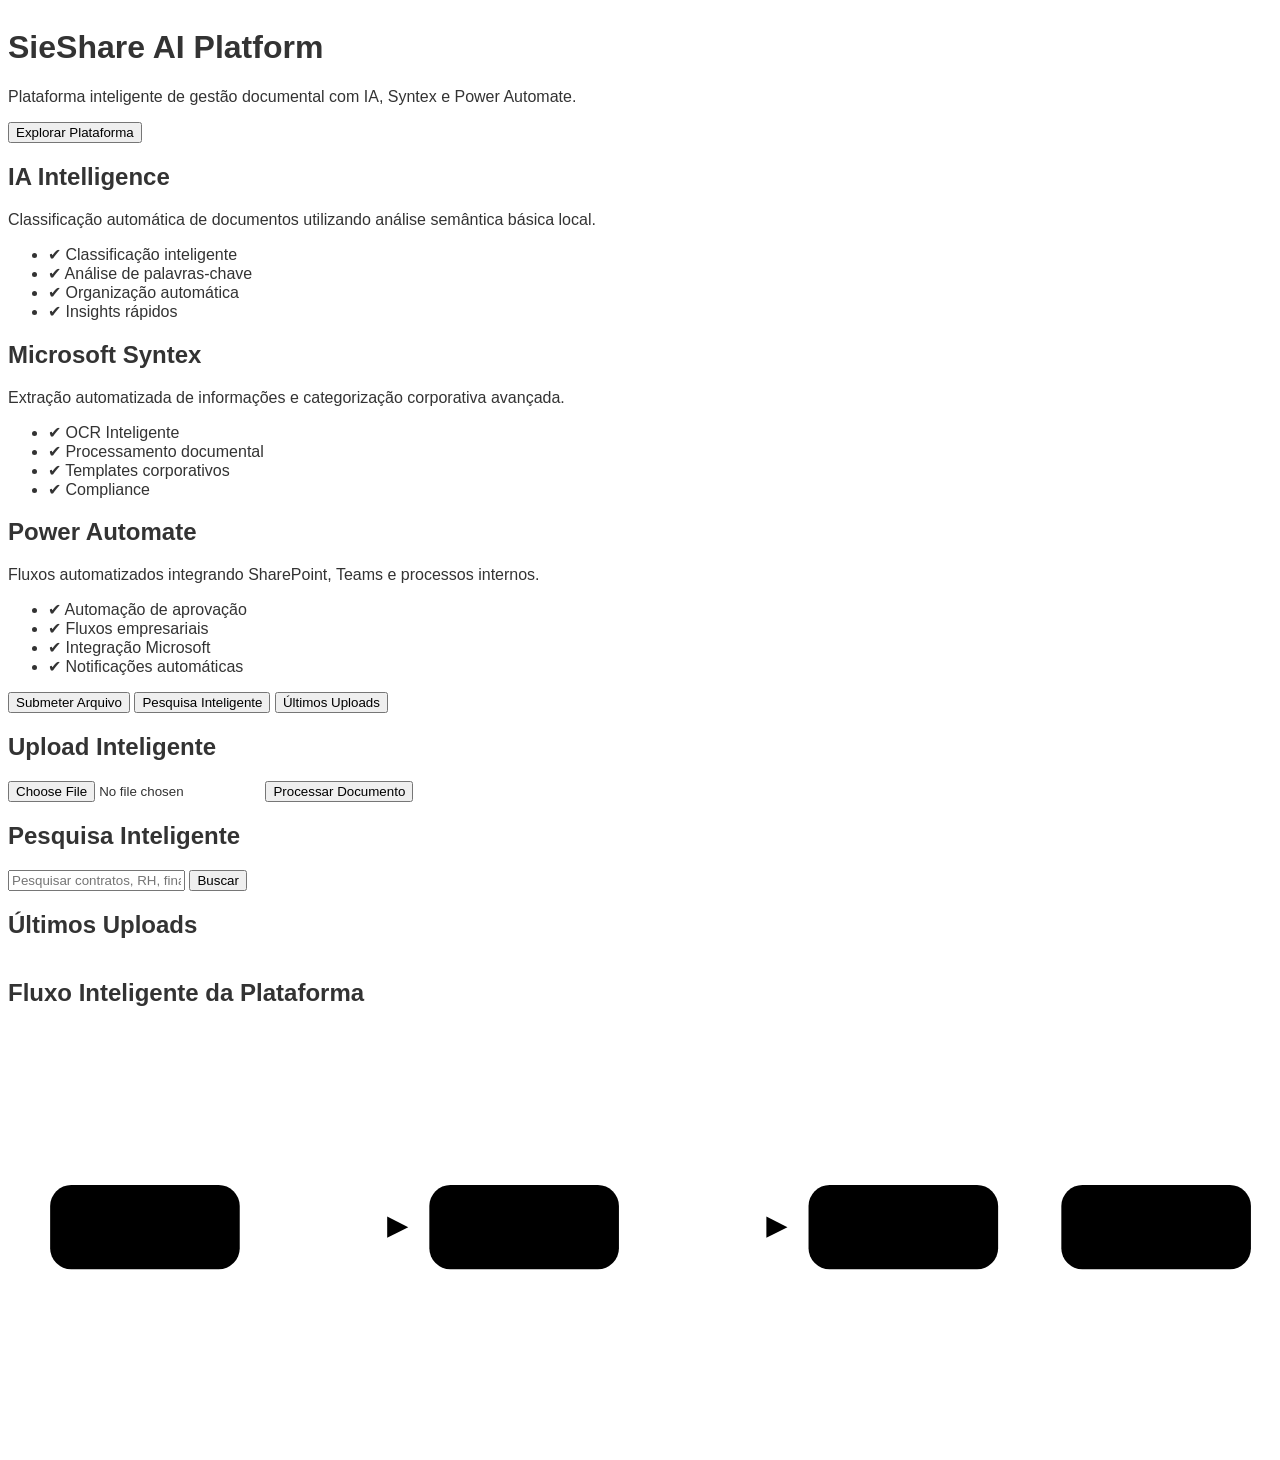
==== index.html @ cc141921 "fix(js): ajuste de importação de script de funcionalidades" ====
<!DOCTYPE html>
<html lang="pt-br">

<head>
    <meta charset="UTF-8" />
    <meta name="viewport" content="width=device-width, initial-scale=1.0" />
    <title>SieShare AI Platform</title>

    <link rel="stylesheet" href="assets/css/style.css">
</head>

<body>

    <header class="hero">

        <div class="overlay"></div>

        <div class="hero-content">

            <h1>SieShare AI Platform</h1>

            <p>
                Plataforma inteligente de gestão documental com
                IA, Syntex e Power Automate.
            </p>

            <div class="hero-buttons">
                <button onclick="scrollToArea()">Explorar Plataforma</button>
            </div>

        </div>

    </header>

    <section class="plans">

        <div class="plan-card">
            <h2>IA Intelligence</h2>

            <p>
                Classificação automática de documentos utilizando
                análise semântica básica local.
            </p>

            <ul>
                <li>✔ Classificação inteligente</li>
                <li>✔ Análise de palavras-chave</li>
                <li>✔ Organização automática</li>
                <li>✔ Insights rápidos</li>
            </ul>

        </div>

        <div class="plan-card">
            <h2>Microsoft Syntex</h2>

            <p>
                Extração automatizada de informações e categorização
                corporativa avançada.
            </p>

            <ul>
                <li>✔ OCR Inteligente</li>
                <li>✔ Processamento documental</li>
                <li>✔ Templates corporativos</li>
                <li>✔ Compliance</li>
            </ul>

        </div>

        <div class="plan-card">
            <h2>Power Automate</h2>

            <p>
                Fluxos automatizados integrando SharePoint,
                Teams e processos internos.
            </p>

            <ul>
                <li>✔ Automação de aprovação</li>
                <li>✔ Fluxos empresariais</li>
                <li>✔ Integração Microsoft</li>
                <li>✔ Notificações automáticas</li>
            </ul>

        </div>

    </section>

    <section class="main-platform" id="platform">

        <div class="tabs">

            <button class="tab active" onclick="openTab('upload')">
                Submeter Arquivo
            </button>

            <button class="tab" onclick="openTab('search')">
                Pesquisa Inteligente
            </button>

            <button class="tab" onclick="openTab('uploads')">
                Últimos Uploads
            </button>

        </div>

        <div class="content-area">

            <!-- UPLOAD -->

            <div class="tab-content active" id="upload">

                <h2>Upload Inteligente</h2>

                <div class="upload-box">

                    <input type="file" id="fileInput">

                    <button onclick="uploadFile()">
                        Processar Documento
                    </button>

                </div>

                <div id="uploadResult"></div>

            </div>

            <!-- SEARCH -->

            <div class="tab-content" id="search">

                <h2>Pesquisa Inteligente</h2>

                <div class="search-box">

                    <input type="text" id="searchInput" placeholder="Pesquisar contratos, RH, financeiro...">

                    <button onclick="searchDocs()">
                        Buscar
                    </button>

                </div>

                <div id="searchResults"></div>

            </div>

            <!-- UPLOADS -->

            <div class="tab-content" id="uploads">

                <h2>Últimos Uploads</h2>

                <div id="uploadsList"></div>

            </div>

        </div>

    </section>

    <section class="diagram-section">

        <h2>Fluxo Inteligente da Plataforma</h2>

        <svg viewBox="0 0 1200 400">

            <rect x="40" y="150" width="180" height="80" rx="20" />
            <text x="75" y="195">Upload Documento</text>

            <line x1="220" y1="190" x2="380" y2="190" />
            <polygon points="380,190 360,180 360,200" />

            <rect x="400" y="150" width="180" height="80" rx="20" />
            <text x="450" y="195">IA Analysis</text>

            <line x1="580" y1="190" x2="740" y2="190" />
            <polygon points="740,190 720,180 720,200" />

            <rect x="760" y="150" width="180" height="80" rx="20" />
            <text x="790" y="195">Syntex Process</text>

            <line x1="940" y1="190" x2="1080" y2="190" />
            <polygon points="1080,190 1060,180 1060,200" />

            <rect x="1000" y="150" width="180" height="80" rx="20" />
            <text x="1015" y="195">Automated Flow</text>

        </svg>

    </section>

    <script src="assetsjs/script.js"></script>
---- assets/css/style.css ----
:root {
    --primary-gradient: linear-gradient(135deg, #0c5ee4 0%, #166cf7 100%);
    --primarySiebot: #2980b9;
    --card-shadow: 0 10px 20px rgba(0,0,0,0.1);
    --card-hover-shadow: 0 15px 30px rgba(0,0,0,0.15);
    --transition: all 0.3s ease;
}

body {
    font-family: 'Montserrat', sans-serif;
    background: #ffffff;
    min-height: 100vh;
    display: flex;
    flex-direction: column;
    color: #333;
}

/* =========================================
   HUB & USER SECTION
   ========================================= */
.hub-container {
    flex: 1;
    padding: 40px 20px;
    max-width: 1200px;
    margin: 0 auto;
    width: 100%;
}

.user-section {
    text-align: center;
    margin-bottom: 50px;
    animation: fadeInDown 0.8s ease-out;
}

.user-avatar-wrapper {
    width: 100px;
    height: 100px;
    background: var(--primarySiebot);
    border-radius: 50%;
    display: flex;
    align-items: center;
    justify-content: center;
    margin: 0 auto 15px;
    box-shadow: 0 5px 15px rgba(30, 60, 114, 0.3);
    border: 4px solid white;
}

.avatarIniciais {
    font-size: 2.5rem;
    color: #fff;
}

.user-welcome {
    font-weight: 300;
    font-size: 1.1rem;
    color: #666;
    margin-bottom: 5px;
    display: block;
}

.user-name {
    font-weight: 700;
    font-size: 1.8rem;
    color: #2c3e50;
    margin-bottom: 20px;
}

/* =========================================
   USER MENU (DROPDOWN)
   ========================================= */
.siebot_user {
    position: absolute;
    text-align: right;
    right: 10px;
    top: 10px;
    z-index: 999;
    cursor: pointer;
    width: 30px;
    height: 30px;
}

.siebot_user:hover .siebot_user-menu {
    display: block;
}

.siebot_user-menu {
    display: none;
    position: absolute;
    right: 25px;
    top: 15px;
    background-color: #fefefe;
    width: 150px;
    border-radius: 5px 0px 5px 5px;
}

.siebot_user-menu a {
    display: block;
    font-size: 12px;
    cursor: pointer;
    padding: 5px 10px;
    text-align: center;
    text-decoration: none;
    color: #444;
}

.siebot_user-menu :first-child {
    pointer-events: none;
    font-weight: 500;
    text-align: center;
}

.siebot_user-menu a:hover {
    background-color: var(--primarySiebot);
    color: white;
}

.siebot_user-grade {
    font-size: 25px;
}

/* =========================================
   APPS SECTION & CARDS
   ========================================= */
.apps-section-title {
    text-align: center;
    font-weight: 600;
    font-size: 1.4rem;
    margin-bottom: 40px;
    position: relative;
    color: #2c3e50;
}

.apps-section-title::after {
    content: '';
    position: absolute;
    bottom: -10px;
    left: 50%;
    transform: translateX(-50%);
    width: 50px;
    height: 3px;
    background: #3498db;
    border-radius: 2px;
}

/* Grid de Cards Principais */
.siebot_hub-apps-container {
    display: grid;
    grid-template-columns: repeat(auto-fit, minmax(280px, 1fr));
    gap: 25px;
    padding: 10px;
}

.siebot_hub-card {
    background: white;
    border: none;
    border-radius: 16px;
    overflow: hidden;
    box-shadow: var(--card-shadow);
    transition: var(--transition);
    cursor: pointer;
    height: 100%;
    display: flex;
    flex-direction: column;
    text-decoration: none;
    color: inherit;
}

.siebot_hub-card[style*="width"] {
    width: auto !important;
}

.siebot_hub-card:hover {
    transform: translateY(-10px);
    box-shadow: var(--card-hover-shadow);
}

.siebot_hub-card-desabilitado {
    filter: grayscale(0.1);
    opacity: 0.4;
    pointer-events: none;
}

.card-img-siebot_hub {
    height: 140px;
    display: flex;
    align-items: center;
    justify-content: center;
    position: relative;
}

.card-img-siebot_hub-div {
    width: 70px;
    height: 70px;
    background: white;
    border-radius: 12px;
    display: flex;
    align-items: center;
    justify-content: center;
    font-size: 2rem;
    box-shadow: 0 4px 10px rgba(0,0,0,0.1);
}

.card-body {
    padding: 25px;
    text-align: center;
    flex-grow: 1;
}

.card-title {
    font-weight: 700;
    font-size: 1.25rem;
    margin-bottom: 12px;
    color: #2c3e50;
}

.card-text {
    font-size: 0.9rem;
    color: #7f8c8d;
    line-height: 1.5;
}

/* Grid de Mini Cards */
.siebot_hub-mini_apps-container {
    display: grid;
    grid-template-columns: repeat(auto-fit, minmax(200px, 1fr));
    gap: 25px;
    padding: 10px;
    margin-top: 30px;
}

.siebot_hub-mini_app {
    background: white;
    border-radius: 8px;
    border-left: 6px solid var(--cor);
    overflow: hidden;
    box-shadow: var(--card-shadow);
    transition: var(--transition);
    cursor: pointer;
    display: flex;
    flex-direction: column;
    text-decoration: none;
    color: inherit;
    padding: 15px;
}

.siebot_hub-mini_app:hover {
    transform: translateY(-5px);
    box-shadow: var(--card-hover-shadow);
}

.siebot_hub-mini_app-title {
    font-size: 0.9rem;
    font-weight: bold;
    font-family: 'Montserrat', sans-serif;
    margin-bottom: 5px;
}

.siebot_hub-mini_app-text {
    font-size: 0.75rem;
    color: #666;
}

.badge-aviso {
    background-color: #ff6500;
    padding: 2px 10px;
    border-radius: 5px;
    color: #fff;
    font-size: 0.7rem;
    display: inline-block;
    margin-top: 5px;
}

/* =========================================
   FOOTER & ANIMATIONS
   ========================================= */
.login-oferecimento {
    text-align: center;
    padding: 30px;
    color: #95a5a6;
    font-size: 0.85rem;
}

.login-oferecimento img {
    opacity: 0.7;
    transition: var(--transition);
    margin-left: 10px;
}

.login-oferecimento img:hover {
    opacity: 1;
}

@keyframes fadeInDown {
    from {
        opacity: 0;
        transform: translateY(-20px);
    }
    to {
        opacity: 1;
        transform: translateY(0);
    }
}

/* =========================================
   MODALS & ALERTS (Password, Edit User, etc)
   ========================================= */
.user-password-legacy-alert {
    display: grid;
    grid-template-columns: 40px 1fr;
    gap: 12px;
    margin: 18px 0 4px;
    padding: 14px 16px;
    border: 1px solid #fed7aa;
    border-radius: 14px;
    background: linear-gradient(180deg, #fff7ed 0%, #fffbeb 100%);
}

.user-password-legacy-alert-icon {
    width: 40px;
    height: 40px;
    border-radius: 12px;
    display: flex;
    align-items: center;
    justify-content: center;
    background: #ffedd5;
    color: #ea580c;
    font-size: 1.1rem;
}

.user-password-legacy-alert-title {
    font-size: 0.9rem;
    font-weight: 700;
    color: #9a3412;
    margin-bottom: 4px;
}

.user-password-legacy-alert-text {
    font-size: 0.82rem;
    line-height: 1.45;
    color: #7c2d12;
    margin-bottom: 8px;
}

.user-password-legacy-alert-link {
    font-size: 0.82rem;
    font-weight: 700;
    color: #c2410c;
    text-decoration: none;
}

.user-password-legacy-alert-link:hover {
    color: #9a3412;
    text-decoration: underline;
}

#modalEditarUsuario-senha .modal-content {
    border: 0;
    border-radius: 18px;
    overflow: hidden;
    box-shadow: 0 24px 60px rgba(15, 23, 42, 0.18);
}

#modalEditarUsuario-senha .modal-header {
    padding: 18px 22px;
    border-bottom: 1px solid #e2e8f0;
    background: linear-gradient(180deg, #f8fbff 0%, #eef4ff 100%);
}

#modalEditarUsuario-senha .modal-title {
    font-size: 1rem;
    font-weight: 700;
    color: #0f172a;
}

#modalEditarUsuario-senha .modal-body {
    padding: 22px;
    background: #ffffff;
}

#modalEditarUsuario-senha .modal-footer {
    padding: 16px 22px 22px;
    border-top: 1px solid #e2e8f0;
    background: #ffffff;
}

#modalEditarUsuario-senha .form-control {
    width: 100%;
    height: 46px;
    padding: 0 14px;
    border: 1px solid #cbd5e1;
    border-radius: 12px;
    background: #f8fafc;
    color: #0f172a;
    outline: none;
    transition: all 0.2s ease;
}

#modalEditarUsuario-senha .form-control:focus {
    border-color: #2563eb;
    background: #ffffff;
    box-shadow: 0 0 0 4px rgba(37, 99, 235, 0.12);
}

/* =========================================
   ICONS & COLORS (Original Hub)
   ========================================= */
.icon {
    display: inline-block;
    width: 1em;
    height: 1em;
    background-size: contain;
    background-repeat: no-repeat;
    background-position: center;
    vertical-align: middle;
}

/* Cores de Fundo dos Cards Principais */
.bg-siedash { background-color: #496cb8; }
.bg-siedesk { background-color: #e74d3d; }
.bg-siecomex { background-color: #3498db; }
.bg-sierh { background-color: #f1c40f; }
.bg-sieprojetos { background-color: #9b59b6; }
.bg-sieintegrador { background-color: #2ecc71; }
.bg-sielog { background-color: #e67e22; }
.bg-sharepoint { background-color: #0078d4; }

/* Cores dos Ícones dos Cards Principais */
.icon-siedash { color: #496cb8; }
.icon-siecomex { color: #3498db; }
.icon-sierh { color: #f1c40f; }
.icon-sieprojetos { color: #9b59b6; }
.icon-sieintegrador { color: #2ecc71; }
.icon-sielog { color: #e67e22; }
.icon-sharepoint { color: #0078d4; }
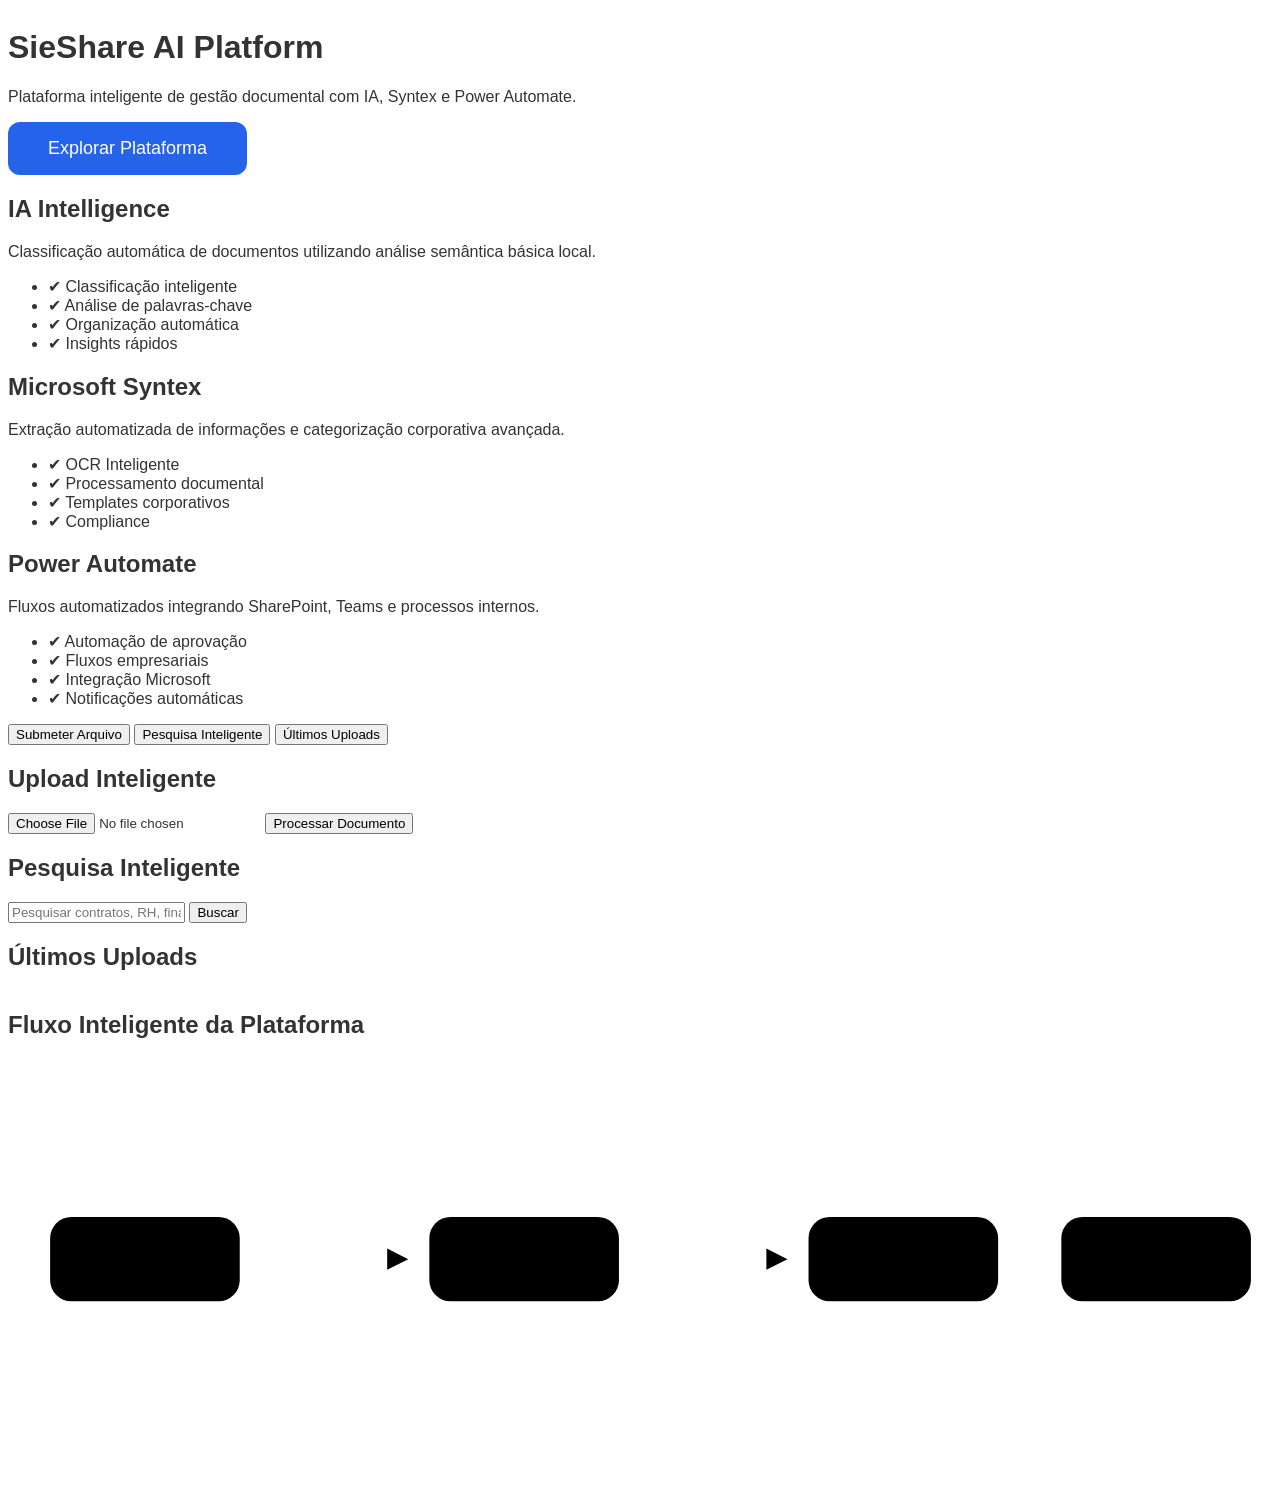
==== commit 0c48f8ce: "style(hero): modernização do componente Hero e links de navegação" ====
--- a/index.html
+++ b/index.html
@@ -25,7 +25,7 @@
             </p>
 
             <div class="hero-buttons">
-                <button onclick="scrollToArea()">Explorar Plataforma</button>
+                <a href="upload_api.html" class="hero-link">Explorar Plataforma</a>
             </div>
 
         </div>
--- a/assets/css/style.css
+++ b/assets/css/style.css
@@ -279,6 +279,16 @@
     color: #95a5a6;
     font-size: 0.85rem;
 }
+.hero-link {
+    padding: 16px 40px;
+    border: none;
+    border-radius: 12px;
+    background: #2563eb;
+    color: white;
+    font-size: 18px;
+    text-decoration: none;
+    display: inline-block;
+}
 
 .login-oferecimento img {
     opacity: 0.7;
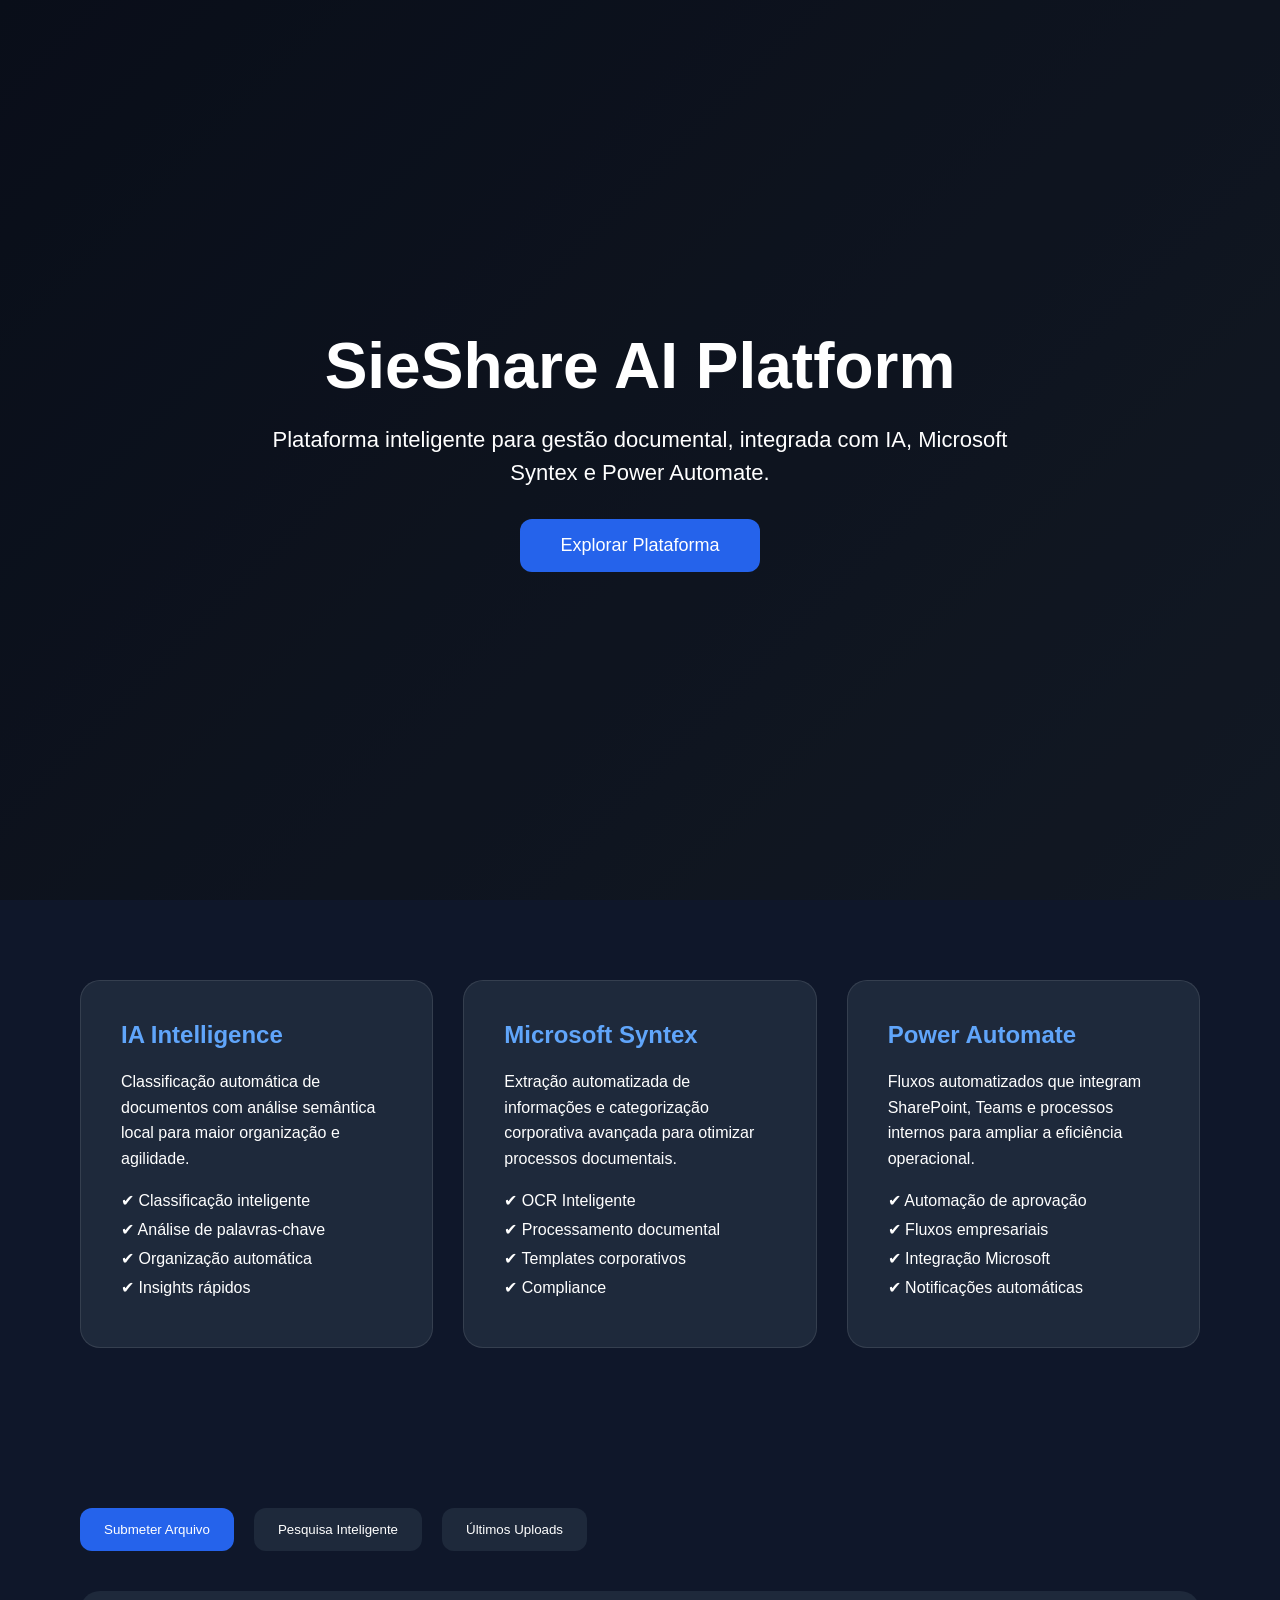
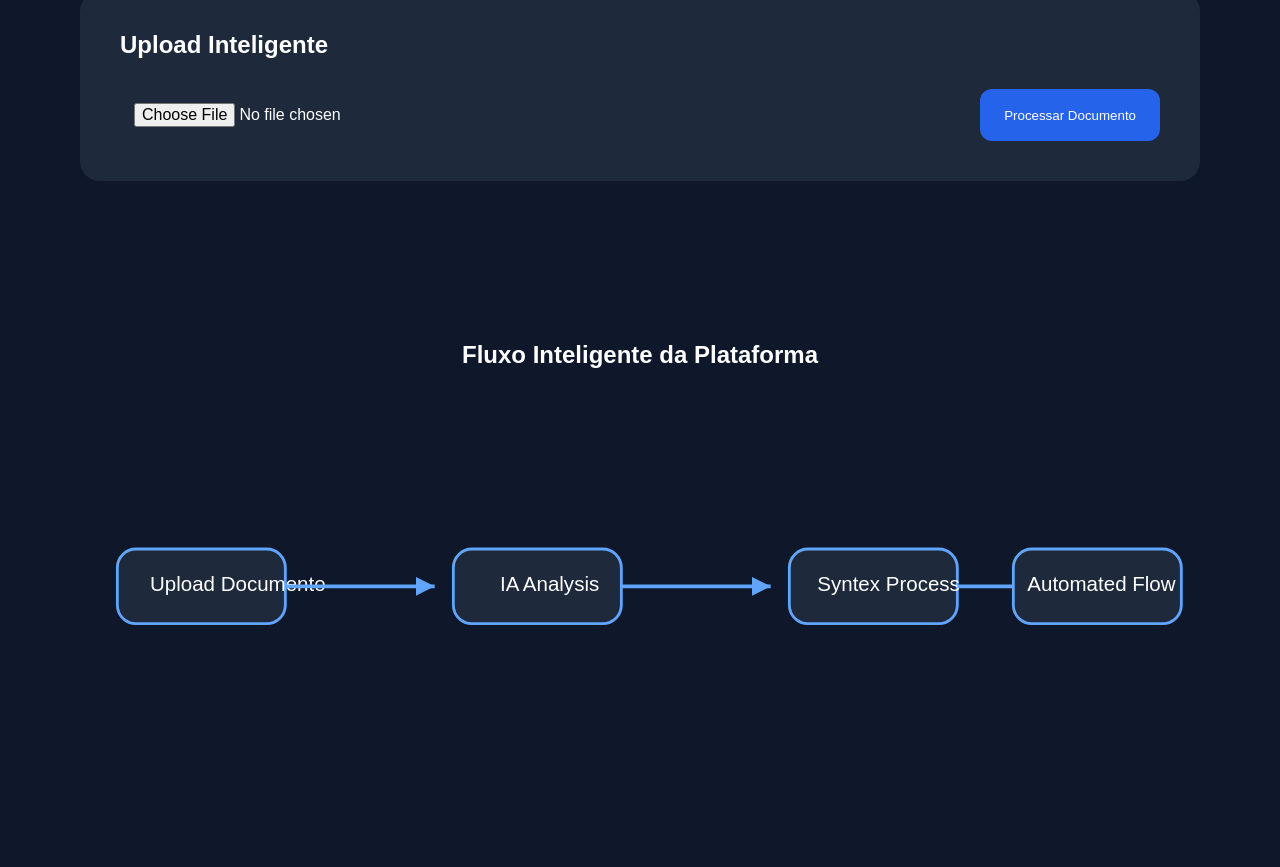
==== commit 9da262c3: "feat(routing): algoritmo de roteamento dinâmico de diretórios" ====
--- a/index.html
+++ b/index.html
@@ -5,191 +5,89 @@
     <meta charset="UTF-8" />
     <meta name="viewport" content="width=device-width, initial-scale=1.0" />
     <title>SieShare AI Platform</title>
-
     <link rel="stylesheet" href="assets/css/style.css">
 </head>
 
 <body>
-
     <header class="hero">
-
         <div class="overlay"></div>
-
         <div class="hero-content">
-
             <h1>SieShare AI Platform</h1>
-
-            <p>
-                Plataforma inteligente de gestão documental com
-                IA, Syntex e Power Automate.
-            </p>
-
-            <div class="hero-buttons">
-                <a href="upload_api.html" class="hero-link">Explorar Plataforma</a>
-            </div>
-
+            <p> Plataforma inteligente para gestão documental, integrada com IA, Microsoft Syntex e Power Automate. </p>
+            <div class="hero-buttons"> <a href="upload_api.html" class="hero-link">Explorar Plataforma</a> </div>
         </div>
-
     </header>
-
     <section class="plans">
-
         <div class="plan-card">
             <h2>IA Intelligence</h2>
-
-            <p>
-                Classificação automática de documentos utilizando
-                análise semântica básica local.
+            <p>Classificação automática de documentos com análise semântica local para maior organização e agilidade.
             </p>
-
             <ul>
                 <li>✔ Classificação inteligente</li>
                 <li>✔ Análise de palavras-chave</li>
                 <li>✔ Organização automática</li>
                 <li>✔ Insights rápidos</li>
             </ul>
-
         </div>
-
         <div class="plan-card">
             <h2>Microsoft Syntex</h2>
-
-            <p>
-                Extração automatizada de informações e categorização
-                corporativa avançada.
-            </p>
-
+            <p> Extração automatizada de informações e categorização corporativa avançada para otimizar processos
+                documentais.</p>
             <ul>
                 <li>✔ OCR Inteligente</li>
                 <li>✔ Processamento documental</li>
                 <li>✔ Templates corporativos</li>
                 <li>✔ Compliance</li>
             </ul>
-
         </div>
-
         <div class="plan-card">
             <h2>Power Automate</h2>
-
-            <p>
-                Fluxos automatizados integrando SharePoint,
-                Teams e processos internos.
-            </p>
-
+            <p> Fluxos automatizados que integram SharePoint, Teams e processos internos para ampliar a eficiência
+                operacional. </p>
             <ul>
                 <li>✔ Automação de aprovação</li>
                 <li>✔ Fluxos empresariais</li>
                 <li>✔ Integração Microsoft</li>
                 <li>✔ Notificações automáticas</li>
             </ul>
-
         </div>
-
     </section>
-
     <section class="main-platform" id="platform">
-
-        <div class="tabs">
-
-            <button class="tab active" onclick="openTab('upload')">
-                Submeter Arquivo
-            </button>
-
-            <button class="tab" onclick="openTab('search')">
-                Pesquisa Inteligente
-            </button>
-
-            <button class="tab" onclick="openTab('uploads')">
-                Últimos Uploads
-            </button>
-
+        <div class="tabs"> <button class="tab active" onclick="openTab('upload')"> Submeter Arquivo </button> <button
+                class="tab" onclick="openTab('search')"> Pesquisa Inteligente </button> <button class="tab"
+                onclick="openTab('uploads')"> Últimos Uploads </button> </div>
+        <div class="content-area"> <!-- UPLOAD -->
+            <div class="tab-content active" id="upload">
+                <h2>Upload Inteligente</h2>
+                <div class="upload-box"> <input type="file" id="fileInput"> <button onclick="uploadFile()"> Processar
+                        Documento </button> </div>
+                <div id="uploadResult"></div>
+            </div> <!-- SEARCH -->
+            <div class="tab-content" id="search">
+                <h2>Pesquisa Inteligente</h2>
+                <div class="search-box"> <input type="text" id="searchInput"
+                        placeholder="Pesquisar contratos, RH, financeiro..."> <button onclick="searchDocs()"> Buscar
+                    </button> </div>
+                <div id="searchResults"></div>
+            </div> <!-- UPLOADS -->
+            <div class="tab-content" id="uploads">
+                <h2>Últimos Uploads</h2>
+                <div id="uploadsList"></div>
+            </div>
         </div>
-
-        <div class="content-area">
-
-            <!-- UPLOAD -->
-
-            <div class="tab-content active" id="upload">
-
-                <h2>Upload Inteligente</h2>
-
-                <div class="upload-box">
-
-                    <input type="file" id="fileInput">
-
-                    <button onclick="uploadFile()">
-                        Processar Documento
-                    </button>
-
-                </div>
-
-                <div id="uploadResult"></div>
-
-            </div>
-
-            <!-- SEARCH -->
-
-            <div class="tab-content" id="search">
-
-                <h2>Pesquisa Inteligente</h2>
-
-                <div class="search-box">
-
-                    <input type="text" id="searchInput" placeholder="Pesquisar contratos, RH, financeiro...">
-
-                    <button onclick="searchDocs()">
-                        Buscar
-                    </button>
-
-                </div>
-
-                <div id="searchResults"></div>
-
-            </div>
-
-            <!-- UPLOADS -->
-
-            <div class="tab-content" id="uploads">
-
-                <h2>Últimos Uploads</h2>
-
-                <div id="uploadsList"></div>
-
-            </div>
-
-        </div>
-
     </section>
-
     <section class="diagram-section">
-
-        <h2>Fluxo Inteligente da Plataforma</h2>
-
-        <svg viewBox="0 0 1200 400">
-
-            <rect x="40" y="150" width="180" height="80" rx="20" />
-            <text x="75" y="195">Upload Documento</text>
-
+        <h2>Fluxo Inteligente da Plataforma</h2> <svg viewBox="0 0 1200 400">
+            <rect x="40" y="150" width="180" height="80" rx="20" /> <text x="75" y="195">Upload Documento</text>
             <line x1="220" y1="190" x2="380" y2="190" />
             <polygon points="380,190 360,180 360,200" />
-
-            <rect x="400" y="150" width="180" height="80" rx="20" />
-            <text x="450" y="195">IA Analysis</text>
-
+            <rect x="400" y="150" width="180" height="80" rx="20" /> <text x="450" y="195">IA Analysis</text>
             <line x1="580" y1="190" x2="740" y2="190" />
             <polygon points="740,190 720,180 720,200" />
-
-            <rect x="760" y="150" width="180" height="80" rx="20" />
-            <text x="790" y="195">Syntex Process</text>
-
+            <rect x="760" y="150" width="180" height="80" rx="20" /> <text x="790" y="195">Syntex Process</text>
             <line x1="940" y1="190" x2="1080" y2="190" />
             <polygon points="1080,190 1060,180 1060,200" />
-
-            <rect x="1000" y="150" width="180" height="80" rx="20" />
-            <text x="1015" y="195">Automated Flow</text>
-
+            <rect x="1000" y="150" width="180" height="80" rx="20" /> <text x="1015" y="195">Automated Flow</text>
         </svg>
-
     </section>
-
     <script src="assetsjs/script.js"></script>
--- a/assets/css/style.css
+++ b/assets/css/style.css
@@ -1,284 +1,204 @@
-:root {
-    --primary-gradient: linear-gradient(135deg, #0c5ee4 0%, #166cf7 100%);
-    --primarySiebot: #2980b9;
-    --card-shadow: 0 10px 20px rgba(0,0,0,0.1);
-    --card-hover-shadow: 0 15px 30px rgba(0,0,0,0.15);
-    --transition: all 0.3s ease;
+* {
+    margin: 0;
+    padding: 0;
+    box-sizing: border-box;
+    font-family: Arial, Helvetica, sans-serif;
 }
 
 body {
-    font-family: 'Montserrat', sans-serif;
-    background: #ffffff;
-    min-height: 100vh;
+    background: #0f172a;
+    color: white;
+}
+
+.hero {
+    height: 100vh;
     display: flex;
-    flex-direction: column;
-    color: #333;
-}
-
-/* =========================================
-   HUB & USER SECTION
-   ========================================= */
-.hub-container {
+    justify-content: center;
+    align-items: center;
+    text-align: center;
+    position: relative;
+    background: linear-gradient(135deg, #0f172a, #1e293b);
+}
+
+.overlay {
+    position: absolute;
+    width: 100%;
+    height: 100%;
+    background: rgba(0, 0, 0, .4);
+}
+
+.hero-content {
+    position: relative;
+    z-index: 2;
+}
+
+.hero h1 {
+    font-size: 64px;
+    margin-bottom: 20px;
+}
+
+.hero p {
+    font-size: 22px;
+    max-width: 800px;
+    margin: auto;
+    line-height: 1.5;
+}
+
+.hero-buttons {
+    margin-top: 30px;
+}
+
+.hero button {
+    padding: 16px 40px;
+    border: none;
+    border-radius: 12px;
+    background: #2563eb;
+    color: white;
+    font-size: 18px;
+    cursor: pointer;
+    transition: .3s;
+}
+
+.hero button:hover {
+    transform: scale(1.05);
+    background: #3b82f6;
+}
+
+.plans {
+    display: grid;
+    grid-template-columns: repeat(auto-fit, minmax(300px, 1fr));
+    gap: 30px;
+    padding: 80px;
+}
+
+.plan-card {
+    background: #1e293b;
+    border: 1px solid rgba(255, 255, 255, .1);
+    border-radius: 20px;
+    padding: 40px;
+    transition: .3s;
+}
+
+.plan-card:hover {
+    transform: translateY(-10px);
+}
+
+.plan-card h2 {
+    margin-bottom: 20px;
+    color: #60a5fa;
+}
+
+.plan-card p {
+    line-height: 1.6;
+    margin-bottom: 20px;
+}
+
+.plan-card ul {
+    list-style: none;
+}
+
+.plan-card li {
+    margin-bottom: 10px;
+}
+
+.main-platform {
+    padding: 80px;
+}
+
+.tabs {
+    display: flex;
+    gap: 20px;
+    margin-bottom: 40px;
+}
+
+.tab {
+    padding: 14px 24px;
+    border: none;
+    background: #1e293b;
+    color: white;
+    border-radius: 12px;
+    cursor: pointer;
+}
+
+.tab.active {
+    background: #2563eb;
+}
+
+.content-area {
+    background: #1e293b;
+    border-radius: 20px;
+    padding: 40px;
+}
+
+.tab-content {
+    display: none;
+}
+
+.tab-content.active {
+    display: block;
+}
+
+.upload-box,
+.search-box {
+    display: flex;
+    gap: 20px;
+    margin-top: 30px;
+}
+
+input {
     flex: 1;
-    padding: 40px 20px;
-    max-width: 1200px;
-    margin: 0 auto;
+    padding: 14px;
+    border: none;
+    border-radius: 12px;
+    font-size: 16px;
+}
+
+button {
+    padding: 14px 24px;
+    border: none;
+    border-radius: 12px;
+    cursor: pointer;
+    background: #2563eb;
+    color: white;
+}
+
+.result-card {
+    background: #0f172a;
+    margin-top: 20px;
+    padding: 20px;
+    border-radius: 12px;
+}
+
+.diagram-section {
+    padding: 80px;
+    text-align: center;
+}
+
+.diagram-section svg {
     width: 100%;
-}
-
-.user-section {
-    text-align: center;
-    margin-bottom: 50px;
-    animation: fadeInDown 0.8s ease-out;
-}
-
-.user-avatar-wrapper {
-    width: 100px;
-    height: 100px;
-    background: var(--primarySiebot);
-    border-radius: 50%;
-    display: flex;
-    align-items: center;
-    justify-content: center;
-    margin: 0 auto 15px;
-    box-shadow: 0 5px 15px rgba(30, 60, 114, 0.3);
-    border: 4px solid white;
-}
-
-.avatarIniciais {
-    font-size: 2.5rem;
-    color: #fff;
-}
-
-.user-welcome {
-    font-weight: 300;
-    font-size: 1.1rem;
-    color: #666;
-    margin-bottom: 5px;
-    display: block;
-}
-
-.user-name {
-    font-weight: 700;
-    font-size: 1.8rem;
-    color: #2c3e50;
-    margin-bottom: 20px;
-}
-
-/* =========================================
-   USER MENU (DROPDOWN)
-   ========================================= */
-.siebot_user {
-    position: absolute;
-    text-align: right;
-    right: 10px;
-    top: 10px;
-    z-index: 999;
-    cursor: pointer;
-    width: 30px;
-    height: 30px;
-}
-
-.siebot_user:hover .siebot_user-menu {
-    display: block;
-}
-
-.siebot_user-menu {
-    display: none;
-    position: absolute;
-    right: 25px;
-    top: 15px;
-    background-color: #fefefe;
-    width: 150px;
-    border-radius: 5px 0px 5px 5px;
-}
-
-.siebot_user-menu a {
-    display: block;
-    font-size: 12px;
-    cursor: pointer;
-    padding: 5px 10px;
-    text-align: center;
-    text-decoration: none;
-    color: #444;
-}
-
-.siebot_user-menu :first-child {
-    pointer-events: none;
-    font-weight: 500;
-    text-align: center;
-}
-
-.siebot_user-menu a:hover {
-    background-color: var(--primarySiebot);
-    color: white;
-}
-
-.siebot_user-grade {
-    font-size: 25px;
-}
-
-/* =========================================
-   APPS SECTION & CARDS
-   ========================================= */
-.apps-section-title {
-    text-align: center;
-    font-weight: 600;
-    font-size: 1.4rem;
-    margin-bottom: 40px;
-    position: relative;
-    color: #2c3e50;
-}
-
-.apps-section-title::after {
-    content: '';
-    position: absolute;
-    bottom: -10px;
-    left: 50%;
-    transform: translateX(-50%);
-    width: 50px;
-    height: 3px;
-    background: #3498db;
-    border-radius: 2px;
-}
-
-/* Grid de Cards Principais */
-.siebot_hub-apps-container {
-    display: grid;
-    grid-template-columns: repeat(auto-fit, minmax(280px, 1fr));
-    gap: 25px;
-    padding: 10px;
-}
-
-.siebot_hub-card {
-    background: white;
-    border: none;
-    border-radius: 16px;
-    overflow: hidden;
-    box-shadow: var(--card-shadow);
-    transition: var(--transition);
-    cursor: pointer;
-    height: 100%;
-    display: flex;
-    flex-direction: column;
-    text-decoration: none;
-    color: inherit;
-}
-
-.siebot_hub-card[style*="width"] {
-    width: auto !important;
-}
-
-.siebot_hub-card:hover {
-    transform: translateY(-10px);
-    box-shadow: var(--card-hover-shadow);
-}
-
-.siebot_hub-card-desabilitado {
-    filter: grayscale(0.1);
-    opacity: 0.4;
-    pointer-events: none;
-}
-
-.card-img-siebot_hub {
-    height: 140px;
-    display: flex;
-    align-items: center;
-    justify-content: center;
-    position: relative;
-}
-
-.card-img-siebot_hub-div {
-    width: 70px;
-    height: 70px;
-    background: white;
-    border-radius: 12px;
-    display: flex;
-    align-items: center;
-    justify-content: center;
-    font-size: 2rem;
-    box-shadow: 0 4px 10px rgba(0,0,0,0.1);
-}
-
-.card-body {
-    padding: 25px;
-    text-align: center;
-    flex-grow: 1;
-}
-
-.card-title {
-    font-weight: 700;
-    font-size: 1.25rem;
-    margin-bottom: 12px;
-    color: #2c3e50;
-}
-
-.card-text {
-    font-size: 0.9rem;
-    color: #7f8c8d;
-    line-height: 1.5;
-}
-
-/* Grid de Mini Cards */
-.siebot_hub-mini_apps-container {
-    display: grid;
-    grid-template-columns: repeat(auto-fit, minmax(200px, 1fr));
-    gap: 25px;
-    padding: 10px;
-    margin-top: 30px;
-}
-
-.siebot_hub-mini_app {
-    background: white;
-    border-radius: 8px;
-    border-left: 6px solid var(--cor);
-    overflow: hidden;
-    box-shadow: var(--card-shadow);
-    transition: var(--transition);
-    cursor: pointer;
-    display: flex;
-    flex-direction: column;
-    text-decoration: none;
-    color: inherit;
-    padding: 15px;
-}
-
-.siebot_hub-mini_app:hover {
-    transform: translateY(-5px);
-    box-shadow: var(--card-hover-shadow);
-}
-
-.siebot_hub-mini_app-title {
-    font-size: 0.9rem;
-    font-weight: bold;
-    font-family: 'Montserrat', sans-serif;
-    margin-bottom: 5px;
-}
-
-.siebot_hub-mini_app-text {
-    font-size: 0.75rem;
-    color: #666;
-}
-
-.badge-aviso {
-    background-color: #ff6500;
-    padding: 2px 10px;
-    border-radius: 5px;
-    color: #fff;
-    font-size: 0.7rem;
-    display: inline-block;
-    margin-top: 5px;
-}
-
-/* =========================================
-   FOOTER & ANIMATIONS
-   ========================================= */
-.login-oferecimento {
-    text-align: center;
-    padding: 30px;
-    color: #95a5a6;
-    font-size: 0.85rem;
-}
+    margin-top: 40px;
+}
+
+svg rect {
+    fill: #1e293b;
+    stroke: #60a5fa;
+    stroke-width: 3;
+}
+
+svg line {
+    stroke: #60a5fa;
+    stroke-width: 4;
+}
+
+svg polygon {
+    fill: #60a5fa;
+}
+
+svg text {
+    fill: white;
+    font-size: 22px;
+}
+
 .hero-link {
     padding: 16px 40px;
     border: none;
@@ -290,155 +210,23 @@
     display: inline-block;
 }
 
-.login-oferecimento img {
-    opacity: 0.7;
-    transition: var(--transition);
-    margin-left: 10px;
-}
-
-.login-oferecimento img:hover {
-    opacity: 1;
-}
-
-@keyframes fadeInDown {
-    from {
-        opacity: 0;
-        transform: translateY(-20px);
-    }
-    to {
-        opacity: 1;
-        transform: translateY(0);
-    }
-}
-
-/* =========================================
-   MODALS & ALERTS (Password, Edit User, etc)
-   ========================================= */
-.user-password-legacy-alert {
-    display: grid;
-    grid-template-columns: 40px 1fr;
-    gap: 12px;
-    margin: 18px 0 4px;
-    padding: 14px 16px;
-    border: 1px solid #fed7aa;
-    border-radius: 14px;
-    background: linear-gradient(180deg, #fff7ed 0%, #fffbeb 100%);
-}
-
-.user-password-legacy-alert-icon {
-    width: 40px;
-    height: 40px;
-    border-radius: 12px;
-    display: flex;
-    align-items: center;
-    justify-content: center;
-    background: #ffedd5;
-    color: #ea580c;
-    font-size: 1.1rem;
-}
-
-.user-password-legacy-alert-title {
-    font-size: 0.9rem;
-    font-weight: 700;
-    color: #9a3412;
-    margin-bottom: 4px;
-}
-
-.user-password-legacy-alert-text {
-    font-size: 0.82rem;
-    line-height: 1.45;
-    color: #7c2d12;
-    margin-bottom: 8px;
-}
-
-.user-password-legacy-alert-link {
-    font-size: 0.82rem;
-    font-weight: 700;
-    color: #c2410c;
-    text-decoration: none;
-}
-
-.user-password-legacy-alert-link:hover {
-    color: #9a3412;
-    text-decoration: underline;
-}
-
-#modalEditarUsuario-senha .modal-content {
-    border: 0;
-    border-radius: 18px;
-    overflow: hidden;
-    box-shadow: 0 24px 60px rgba(15, 23, 42, 0.18);
-}
-
-#modalEditarUsuario-senha .modal-header {
-    padding: 18px 22px;
-    border-bottom: 1px solid #e2e8f0;
-    background: linear-gradient(180deg, #f8fbff 0%, #eef4ff 100%);
-}
-
-#modalEditarUsuario-senha .modal-title {
-    font-size: 1rem;
-    font-weight: 700;
-    color: #0f172a;
-}
-
-#modalEditarUsuario-senha .modal-body {
-    padding: 22px;
-    background: #ffffff;
-}
-
-#modalEditarUsuario-senha .modal-footer {
-    padding: 16px 22px 22px;
-    border-top: 1px solid #e2e8f0;
-    background: #ffffff;
-}
-
-#modalEditarUsuario-senha .form-control {
-    width: 100%;
-    height: 46px;
-    padding: 0 14px;
-    border: 1px solid #cbd5e1;
-    border-radius: 12px;
-    background: #f8fafc;
-    color: #0f172a;
-    outline: none;
-    transition: all 0.2s ease;
-}
-
-#modalEditarUsuario-senha .form-control:focus {
-    border-color: #2563eb;
-    background: #ffffff;
-    box-shadow: 0 0 0 4px rgba(37, 99, 235, 0.12);
-}
-
-/* =========================================
-   ICONS & COLORS (Original Hub)
-   ========================================= */
-.icon {
-    display: inline-block;
-    width: 1em;
-    height: 1em;
-    background-size: contain;
-    background-repeat: no-repeat;
-    background-position: center;
-    vertical-align: middle;
-}
-
-/* Cores de Fundo dos Cards Principais */
-.bg-siedash { background-color: #496cb8; }
-.bg-siedesk { background-color: #e74d3d; }
-.bg-siecomex { background-color: #3498db; }
-.bg-sierh { background-color: #f1c40f; }
-.bg-sieprojetos { background-color: #9b59b6; }
-.bg-sieintegrador { background-color: #2ecc71; }
-.bg-sielog { background-color: #e67e22; }
-.bg-sharepoint { background-color: #0078d4; }
-
-/* Cores dos Ícones dos Cards Principais */
-.icon-siedash { color: #496cb8; }
-.icon-siecomex { color: #3498db; }
-.icon-sierh { color: #f1c40f; }
-.icon-sieprojetos { color: #9b59b6; }
-.icon-sieintegrador { color: #2ecc71; }
-.icon-sielog { color: #e67e22; }
-.icon-sharepoint { color: #0078d4; }+@media(max-width:768px) {
+
+    .hero h1 {
+        font-size: 42px;
+    }
+
+    .plans {
+        padding: 30px;
+    }
+
+    .main-platform {
+        padding: 30px;
+    }
+
+    .upload-box,
+    .search-box {
+        flex-direction: column;
+    }
+
+}
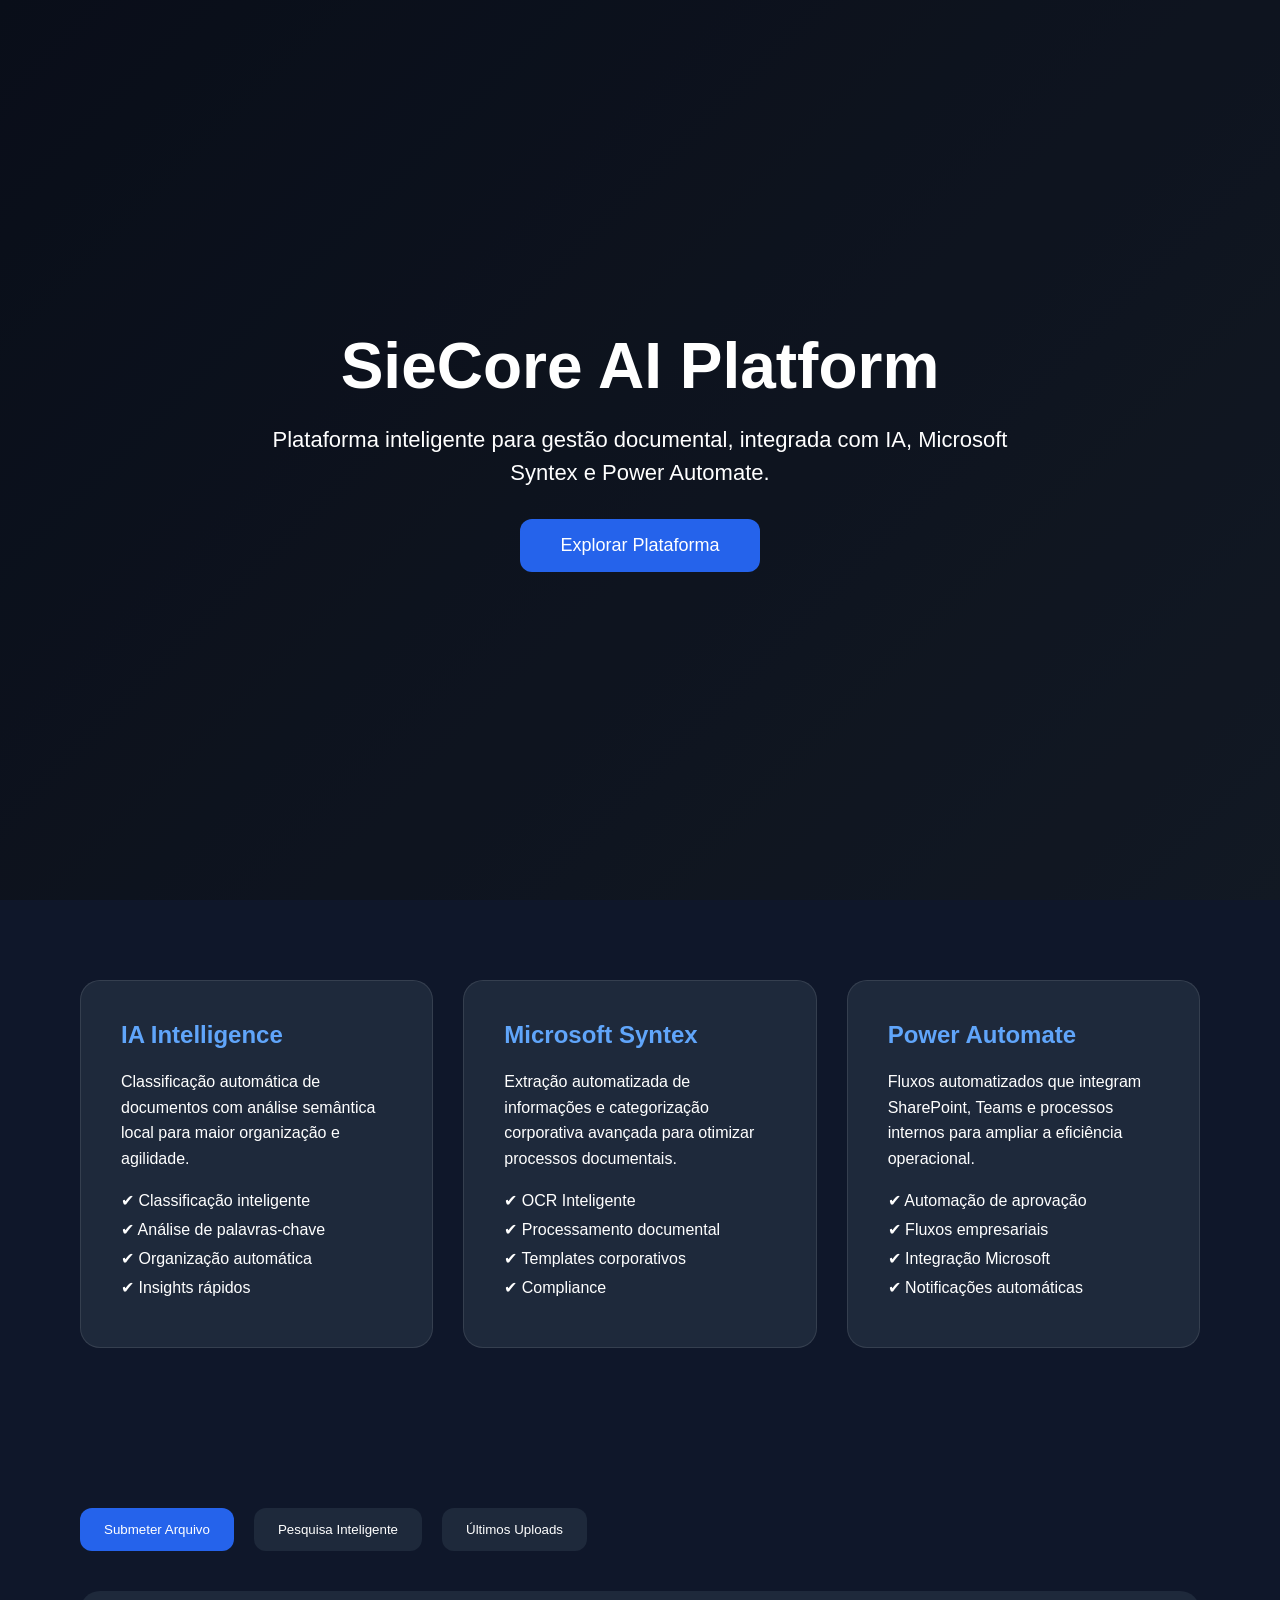
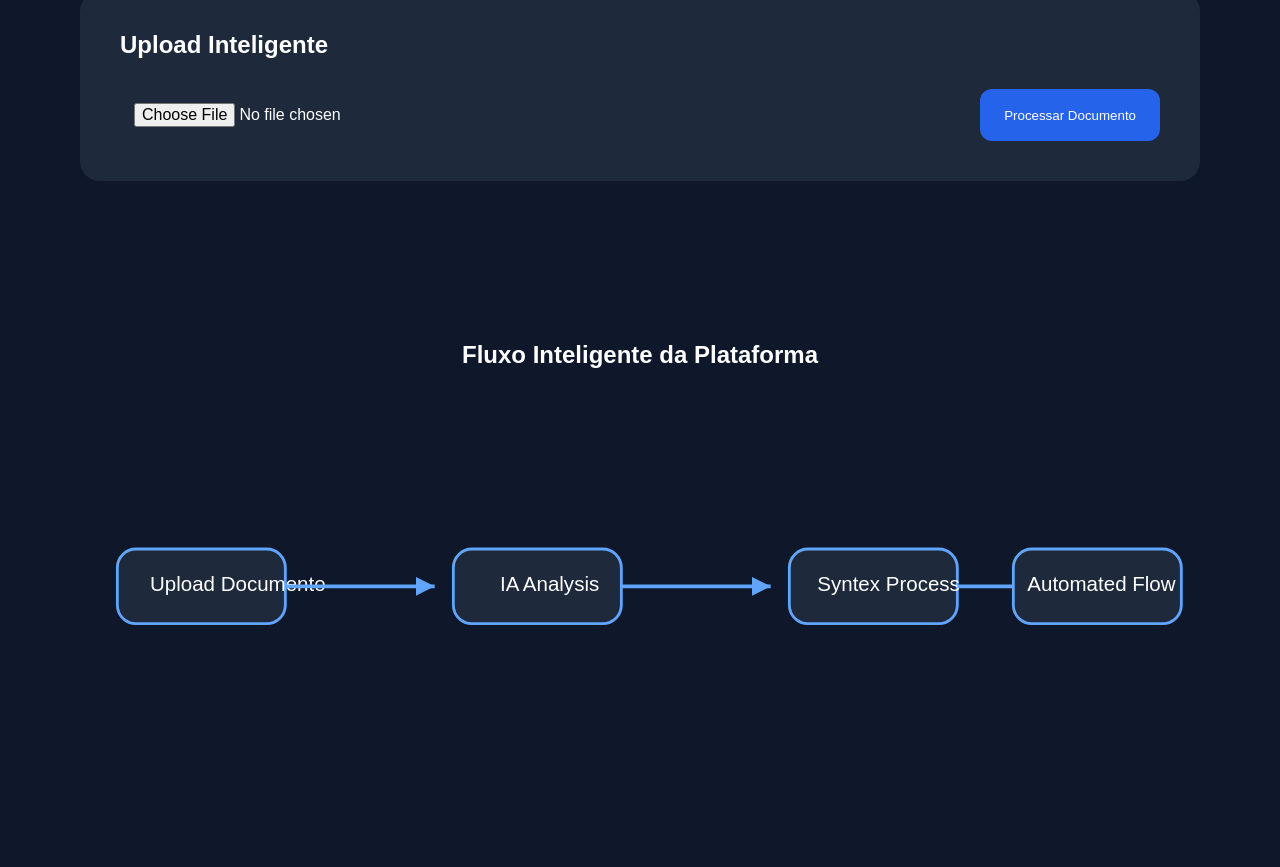
==== commit 31ea4666: "refactor(branding): Identificada nossa padronização de nomeclatura" ====
--- a/index.html
+++ b/index.html
@@ -4,7 +4,7 @@
 <head>
     <meta charset="UTF-8" />
     <meta name="viewport" content="width=device-width, initial-scale=1.0" />
-    <title>SieShare AI Platform</title>
+    <title>SieCore AI Platform</title>
     <link rel="stylesheet" href="assets/css/style.css">
 </head>
 
@@ -12,7 +12,7 @@
     <header class="hero">
         <div class="overlay"></div>
         <div class="hero-content">
-            <h1>SieShare AI Platform</h1>
+            <h1>SieCore AI Platform</h1>
             <p> Plataforma inteligente para gestão documental, integrada com IA, Microsoft Syntex e Power Automate. </p>
             <div class="hero-buttons"> <a href="upload_api.html" class="hero-link">Explorar Plataforma</a> </div>
         </div>
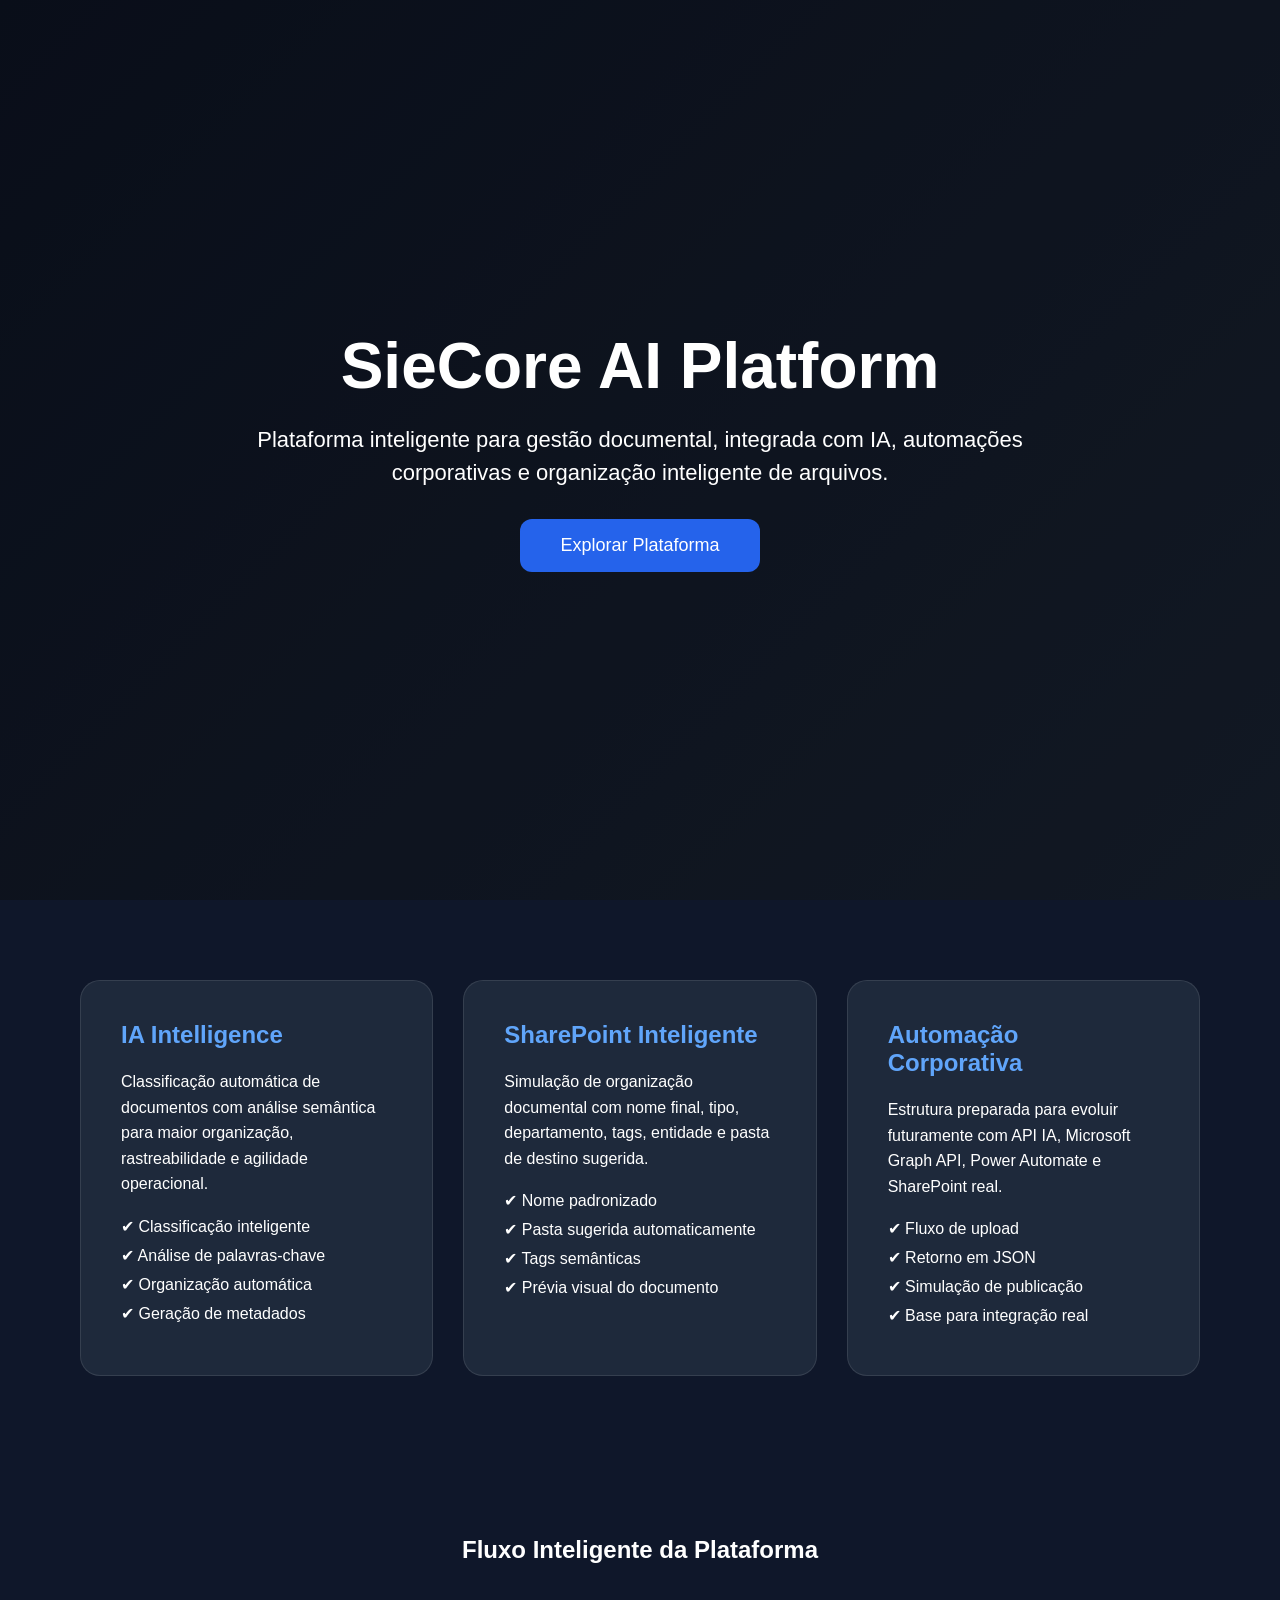
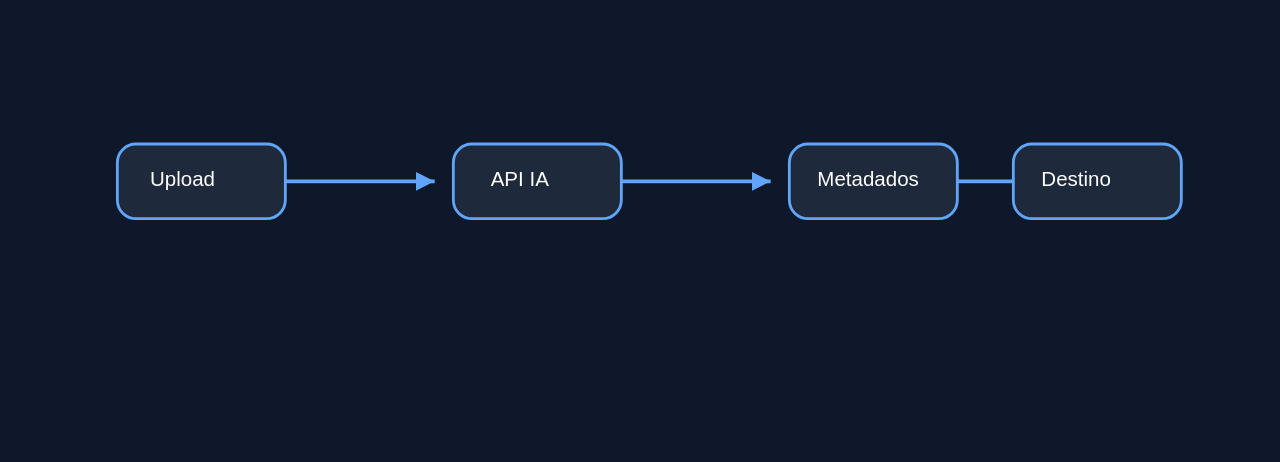
==== commit 63e28f64: "Atualizar o index.html" ====
--- a/index.html
+++ b/index.html
@@ -1,93 +1,115 @@
-<!DOCTYPE html>
-<html lang="pt-br">
-
-<head>
-    <meta charset="UTF-8" />
-    <meta name="viewport" content="width=device-width, initial-scale=1.0" />
-    <title>SieCore AI Platform</title>
-    <link rel="stylesheet" href="assets/css/style.css">
-</head>
-
-<body>
-    <header class="hero">
-        <div class="overlay"></div>
-        <div class="hero-content">
-            <h1>SieCore AI Platform</h1>
-            <p> Plataforma inteligente para gestão documental, integrada com IA, Microsoft Syntex e Power Automate. </p>
-            <div class="hero-buttons"> <a href="upload_api.html" class="hero-link">Explorar Plataforma</a> </div>
-        </div>
-    </header>
-    <section class="plans">
-        <div class="plan-card">
-            <h2>IA Intelligence</h2>
-            <p>Classificação automática de documentos com análise semântica local para maior organização e agilidade.
-            </p>
-            <ul>
-                <li>✔ Classificação inteligente</li>
-                <li>✔ Análise de palavras-chave</li>
-                <li>✔ Organização automática</li>
-                <li>✔ Insights rápidos</li>
-            </ul>
-        </div>
-        <div class="plan-card">
-            <h2>Microsoft Syntex</h2>
-            <p> Extração automatizada de informações e categorização corporativa avançada para otimizar processos
-                documentais.</p>
-            <ul>
-                <li>✔ OCR Inteligente</li>
-                <li>✔ Processamento documental</li>
-                <li>✔ Templates corporativos</li>
-                <li>✔ Compliance</li>
-            </ul>
-        </div>
-        <div class="plan-card">
-            <h2>Power Automate</h2>
-            <p> Fluxos automatizados que integram SharePoint, Teams e processos internos para ampliar a eficiência
-                operacional. </p>
-            <ul>
-                <li>✔ Automação de aprovação</li>
-                <li>✔ Fluxos empresariais</li>
-                <li>✔ Integração Microsoft</li>
-                <li>✔ Notificações automáticas</li>
-            </ul>
-        </div>
-    </section>
-    <section class="main-platform" id="platform">
-        <div class="tabs"> <button class="tab active" onclick="openTab('upload')"> Submeter Arquivo </button> <button
-                class="tab" onclick="openTab('search')"> Pesquisa Inteligente </button> <button class="tab"
-                onclick="openTab('uploads')"> Últimos Uploads </button> </div>
-        <div class="content-area"> <!-- UPLOAD -->
-            <div class="tab-content active" id="upload">
-                <h2>Upload Inteligente</h2>
-                <div class="upload-box"> <input type="file" id="fileInput"> <button onclick="uploadFile()"> Processar
-                        Documento </button> </div>
-                <div id="uploadResult"></div>
-            </div> <!-- SEARCH -->
-            <div class="tab-content" id="search">
-                <h2>Pesquisa Inteligente</h2>
-                <div class="search-box"> <input type="text" id="searchInput"
-                        placeholder="Pesquisar contratos, RH, financeiro..."> <button onclick="searchDocs()"> Buscar
-                    </button> </div>
-                <div id="searchResults"></div>
-            </div> <!-- UPLOADS -->
-            <div class="tab-content" id="uploads">
-                <h2>Últimos Uploads</h2>
-                <div id="uploadsList"></div>
-            </div>
-        </div>
-    </section>
-    <section class="diagram-section">
-        <h2>Fluxo Inteligente da Plataforma</h2> <svg viewBox="0 0 1200 400">
-            <rect x="40" y="150" width="180" height="80" rx="20" /> <text x="75" y="195">Upload Documento</text>
-            <line x1="220" y1="190" x2="380" y2="190" />
-            <polygon points="380,190 360,180 360,200" />
-            <rect x="400" y="150" width="180" height="80" rx="20" /> <text x="450" y="195">IA Analysis</text>
-            <line x1="580" y1="190" x2="740" y2="190" />
-            <polygon points="740,190 720,180 720,200" />
-            <rect x="760" y="150" width="180" height="80" rx="20" /> <text x="790" y="195">Syntex Process</text>
-            <line x1="940" y1="190" x2="1080" y2="190" />
-            <polygon points="1080,190 1060,180 1060,200" />
-            <rect x="1000" y="150" width="180" height="80" rx="20" /> <text x="1015" y="195">Automated Flow</text>
-        </svg>
-    </section>
-    <script src="assetsjs/script.js"></script>+<!DOCTYPE html>
+<html lang="pt-br">
+
+<head>
+    <meta charset="UTF-8" />
+    <meta name="viewport" content="width=device-width, initial-scale=1.0" />
+
+    <title>SieCore AI Platform</title>
+
+    <link rel="stylesheet" href="assets/css/style.css">
+</head>
+
+<body>
+
+    <header class="hero">
+        <div class="overlay"></div>
+
+        <div class="hero-content">
+            <h1>SieCore AI Platform</h1>
+
+            <p>
+                Plataforma inteligente para gestão documental, integrada com IA,
+                automações corporativas e organização inteligente de arquivos.
+            </p>
+
+            <div class="hero-buttons">
+                <a href="upload_api.html" class="hero-link">
+                    Explorar Plataforma
+                </a>
+            </div>
+        </div>
+    </header>
+
+    <section class="plans">
+
+        <div class="plan-card">
+            <h2>IA Intelligence</h2>
+
+            <p>
+                Classificação automática de documentos com análise semântica
+                para maior organização, rastreabilidade e agilidade operacional.
+            </p>
+
+            <ul>
+                <li>✔ Classificação inteligente</li>
+                <li>✔ Análise de palavras-chave</li>
+                <li>✔ Organização automática</li>
+                <li>✔ Geração de metadados</li>
+            </ul>
+        </div>
+
+        <div class="plan-card">
+            <h2>SharePoint Inteligente</h2>
+
+            <p>
+                Simulação de organização documental com nome final, tipo,
+                departamento, tags, entidade e pasta de destino sugerida.
+            </p>
+
+            <ul>
+                <li>✔ Nome padronizado</li>
+                <li>✔ Pasta sugerida automaticamente</li>
+                <li>✔ Tags semânticas</li>
+                <li>✔ Prévia visual do documento</li>
+            </ul>
+        </div>
+
+        <div class="plan-card">
+            <h2>Automação Corporativa</h2>
+
+            <p>
+                Estrutura preparada para evoluir futuramente com API IA,
+                Microsoft Graph API, Power Automate e SharePoint real.
+            </p>
+
+            <ul>
+                <li>✔ Fluxo de upload</li>
+                <li>✔ Retorno em JSON</li>
+                <li>✔ Simulação de publicação</li>
+                <li>✔ Base para integração real</li>
+            </ul>
+        </div>
+
+    </section>
+
+    <section class="diagram-section">
+        <h2>Fluxo Inteligente da Plataforma</h2>
+
+        <svg viewBox="0 0 1200 400" role="img" aria-label="Fluxo inteligente da plataforma">
+            <rect x="40" y="150" width="180" height="80" rx="20"></rect>
+            <text x="75" y="195">Upload</text>
+
+            <line x1="220" y1="190" x2="380" y2="190"></line>
+            <polygon points="380,190 360,180 360,200"></polygon>
+
+            <rect x="400" y="150" width="180" height="80" rx="20"></rect>
+            <text x="440" y="195">API IA</text>
+
+            <line x1="580" y1="190" x2="740" y2="190"></line>
+            <polygon points="740,190 720,180 720,200"></polygon>
+
+            <rect x="760" y="150" width="180" height="80" rx="20"></rect>
+            <text x="790" y="195">Metadados</text>
+
+            <line x1="940" y1="190" x2="1080" y2="190"></line>
+            <polygon points="1080,190 1060,180 1060,200"></polygon>
+
+            <rect x="1000" y="150" width="180" height="80" rx="20"></rect>
+            <text x="1030" y="195">Destino</text>
+        </svg>
+    </section>
+
+</body>
+
+</html>
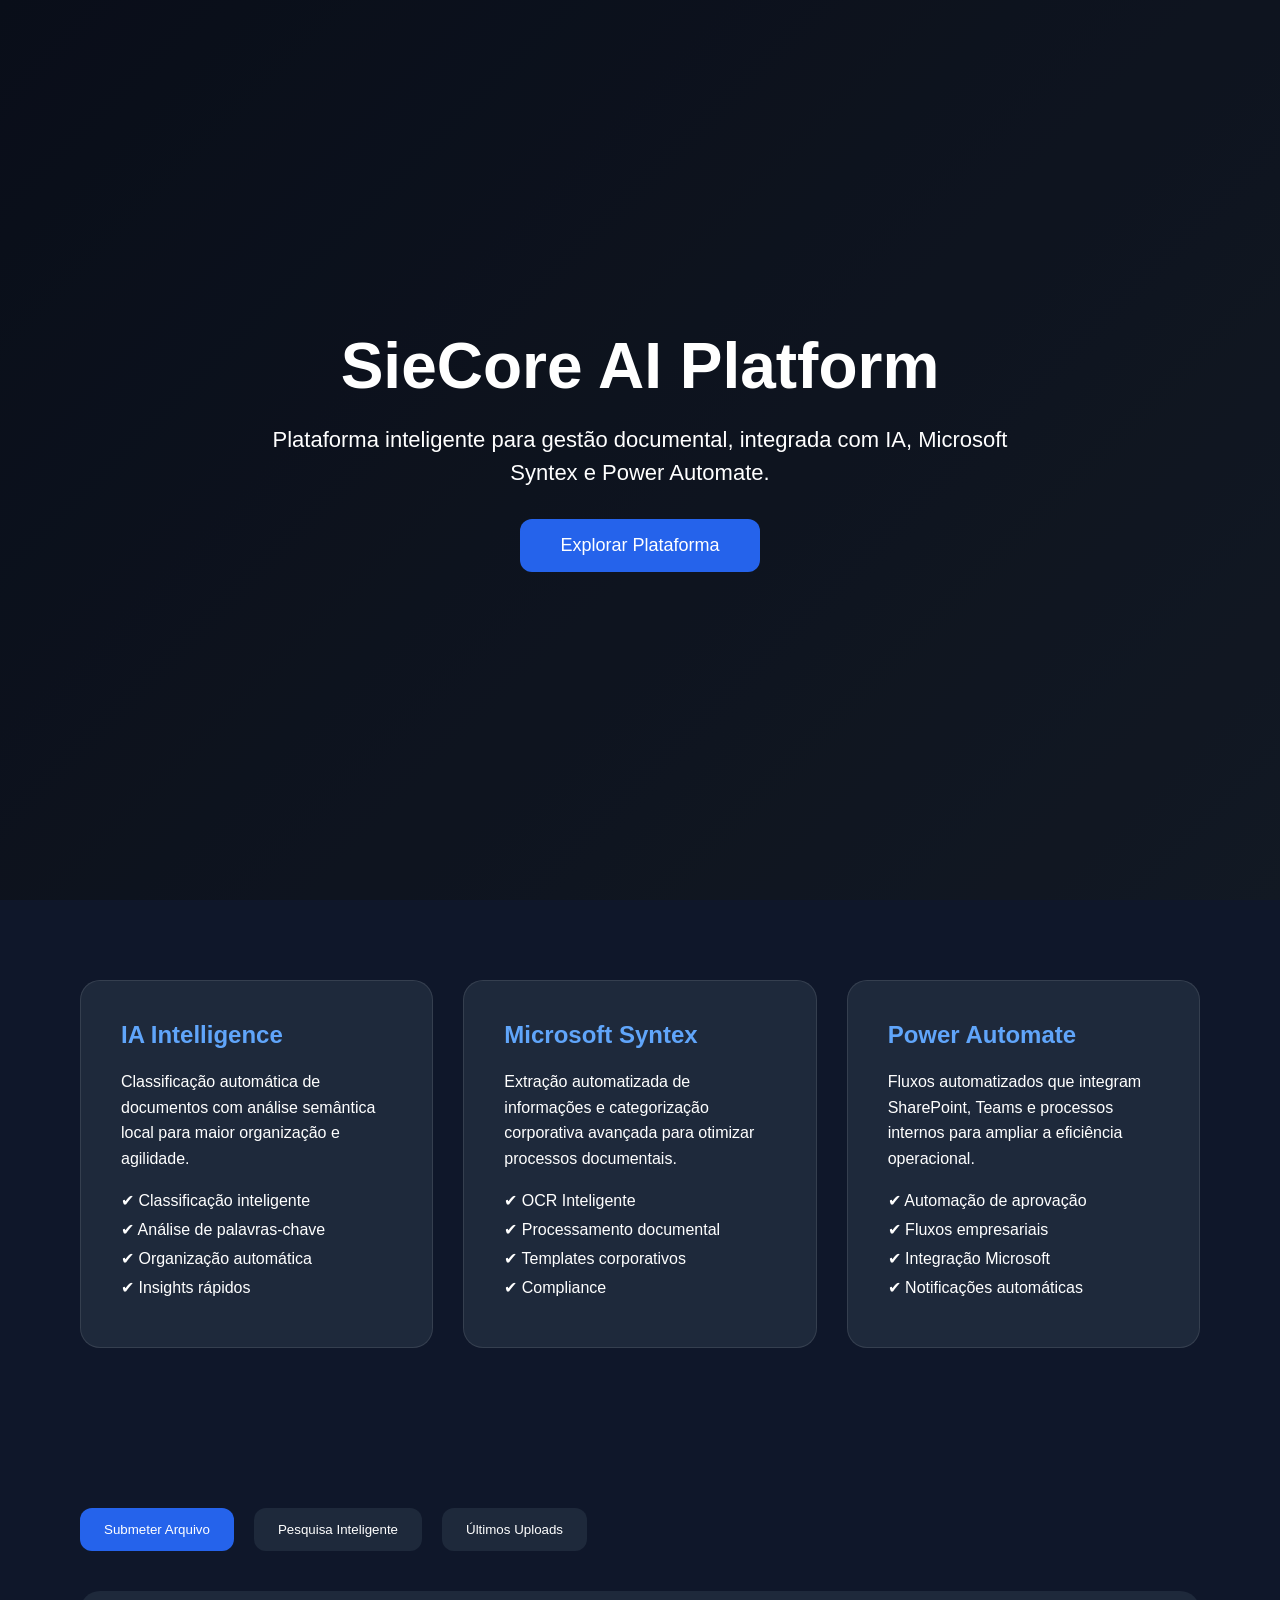
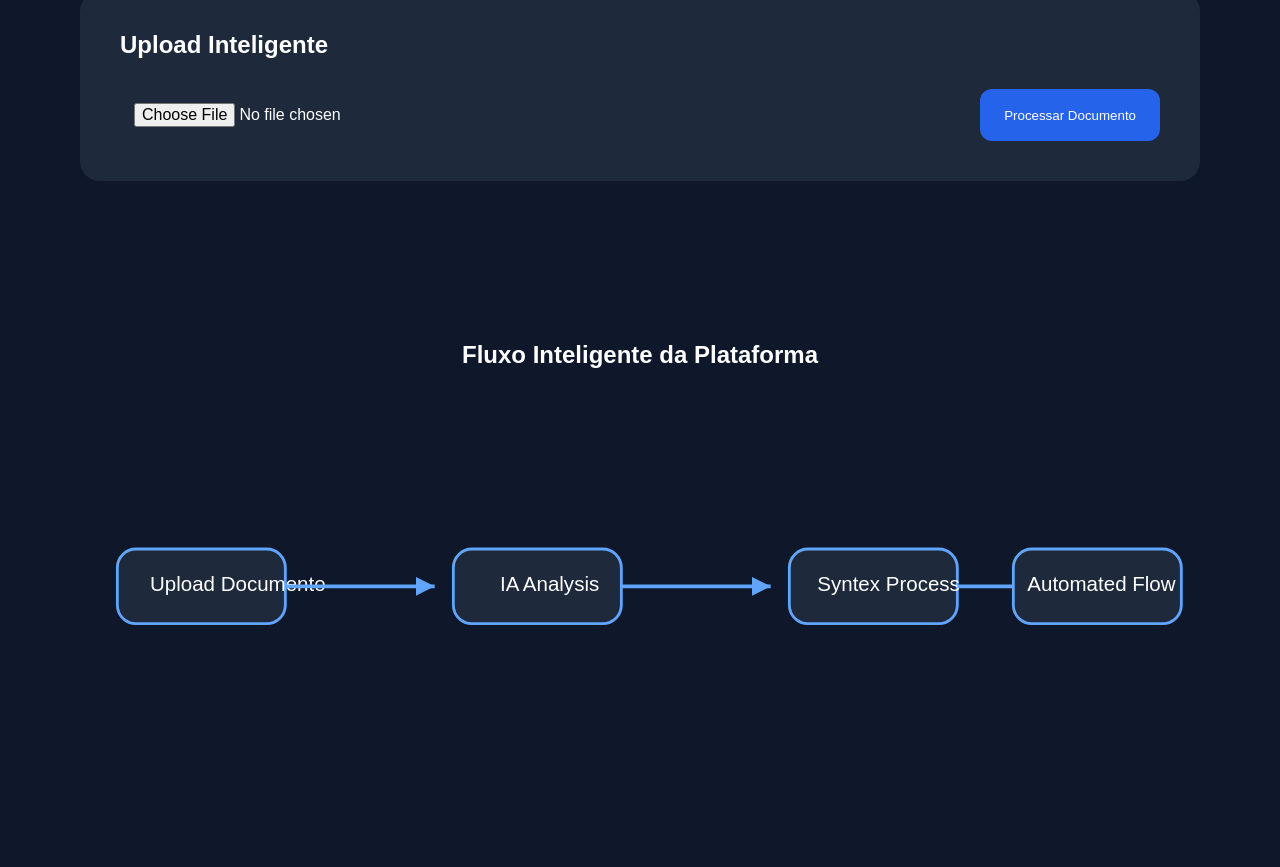
==== commit 6e5c4e96: "fix(frontend): corrige tema, scripts legados e página inicial" ====
--- a/index.html
+++ b/index.html
@@ -1,115 +1,95 @@
-<!DOCTYPE html>
-<html lang="pt-br">
-
-<head>
-    <meta charset="UTF-8" />
-    <meta name="viewport" content="width=device-width, initial-scale=1.0" />
-
-    <title>SieCore AI Platform</title>
-
-    <link rel="stylesheet" href="assets/css/style.css">
-</head>
-
-<body>
-
-    <header class="hero">
-        <div class="overlay"></div>
-
-        <div class="hero-content">
-            <h1>SieCore AI Platform</h1>
-
-            <p>
-                Plataforma inteligente para gestão documental, integrada com IA,
-                automações corporativas e organização inteligente de arquivos.
-            </p>
-
-            <div class="hero-buttons">
-                <a href="upload_api.html" class="hero-link">
-                    Explorar Plataforma
-                </a>
-            </div>
-        </div>
-    </header>
-
-    <section class="plans">
-
-        <div class="plan-card">
-            <h2>IA Intelligence</h2>
-
-            <p>
-                Classificação automática de documentos com análise semântica
-                para maior organização, rastreabilidade e agilidade operacional.
-            </p>
-
-            <ul>
-                <li>✔ Classificação inteligente</li>
-                <li>✔ Análise de palavras-chave</li>
-                <li>✔ Organização automática</li>
-                <li>✔ Geração de metadados</li>
-            </ul>
-        </div>
-
-        <div class="plan-card">
-            <h2>SharePoint Inteligente</h2>
-
-            <p>
-                Simulação de organização documental com nome final, tipo,
-                departamento, tags, entidade e pasta de destino sugerida.
-            </p>
-
-            <ul>
-                <li>✔ Nome padronizado</li>
-                <li>✔ Pasta sugerida automaticamente</li>
-                <li>✔ Tags semânticas</li>
-                <li>✔ Prévia visual do documento</li>
-            </ul>
-        </div>
-
-        <div class="plan-card">
-            <h2>Automação Corporativa</h2>
-
-            <p>
-                Estrutura preparada para evoluir futuramente com API IA,
-                Microsoft Graph API, Power Automate e SharePoint real.
-            </p>
-
-            <ul>
-                <li>✔ Fluxo de upload</li>
-                <li>✔ Retorno em JSON</li>
-                <li>✔ Simulação de publicação</li>
-                <li>✔ Base para integração real</li>
-            </ul>
-        </div>
-
-    </section>
-
-    <section class="diagram-section">
-        <h2>Fluxo Inteligente da Plataforma</h2>
-
-        <svg viewBox="0 0 1200 400" role="img" aria-label="Fluxo inteligente da plataforma">
-            <rect x="40" y="150" width="180" height="80" rx="20"></rect>
-            <text x="75" y="195">Upload</text>
-
-            <line x1="220" y1="190" x2="380" y2="190"></line>
-            <polygon points="380,190 360,180 360,200"></polygon>
-
-            <rect x="400" y="150" width="180" height="80" rx="20"></rect>
-            <text x="440" y="195">API IA</text>
-
-            <line x1="580" y1="190" x2="740" y2="190"></line>
-            <polygon points="740,190 720,180 720,200"></polygon>
-
-            <rect x="760" y="150" width="180" height="80" rx="20"></rect>
-            <text x="790" y="195">Metadados</text>
-
-            <line x1="940" y1="190" x2="1080" y2="190"></line>
-            <polygon points="1080,190 1060,180 1060,200"></polygon>
-
-            <rect x="1000" y="150" width="180" height="80" rx="20"></rect>
-            <text x="1030" y="195">Destino</text>
-        </svg>
-    </section>
-
-</body>
-
+<!DOCTYPE html>
+<html lang="pt-br">
+
+<head>
+    <meta charset="UTF-8" />
+    <meta name="viewport" content="width=device-width, initial-scale=1.0" />
+    <title>SieCore AI Platform</title>
+    <link rel="stylesheet" href="assets/css/style.css">
+</head>
+
+<body>
+    <header class="hero">
+        <div class="overlay"></div>
+        <div class="hero-content">
+            <h1>SieCore AI Platform</h1>
+            <p> Plataforma inteligente para gestão documental, integrada com IA, Microsoft Syntex e Power Automate. </p>
+            <div class="hero-buttons"> <a href="upload_api.html" class="hero-link">Explorar Plataforma</a> </div>
+        </div>
+    </header>
+    <section class="plans">
+        <div class="plan-card">
+            <h2>IA Intelligence</h2>
+            <p>Classificação automática de documentos com análise semântica local para maior organização e agilidade.
+            </p>
+            <ul>
+                <li>✔ Classificação inteligente</li>
+                <li>✔ Análise de palavras-chave</li>
+                <li>✔ Organização automática</li>
+                <li>✔ Insights rápidos</li>
+            </ul>
+        </div>
+        <div class="plan-card">
+            <h2>Microsoft Syntex</h2>
+            <p> Extração automatizada de informações e categorização corporativa avançada para otimizar processos
+                documentais.</p>
+            <ul>
+                <li>✔ OCR Inteligente</li>
+                <li>✔ Processamento documental</li>
+                <li>✔ Templates corporativos</li>
+                <li>✔ Compliance</li>
+            </ul>
+        </div>
+        <div class="plan-card">
+            <h2>Power Automate</h2>
+            <p> Fluxos automatizados que integram SharePoint, Teams e processos internos para ampliar a eficiência
+                operacional. </p>
+            <ul>
+                <li>✔ Automação de aprovação</li>
+                <li>✔ Fluxos empresariais</li>
+                <li>✔ Integração Microsoft</li>
+                <li>✔ Notificações automáticas</li>
+            </ul>
+        </div>
+    </section>
+    <section class="main-platform" id="platform">
+        <div class="tabs"> <button class="tab active" onclick="openTab('upload')"> Submeter Arquivo </button> <button
+                class="tab" onclick="openTab('search')"> Pesquisa Inteligente </button> <button class="tab"
+                onclick="openTab('uploads')"> Últimos Uploads </button> </div>
+        <div class="content-area"> <!-- UPLOAD -->
+            <div class="tab-content active" id="upload">
+                <h2>Upload Inteligente</h2>
+                <div class="upload-box"> <input type="file" id="fileInput"> <button onclick="uploadFile()"> Processar
+                        Documento </button> </div>
+                <div id="uploadResult"></div>
+            </div> <!-- SEARCH -->
+            <div class="tab-content" id="search">
+                <h2>Pesquisa Inteligente</h2>
+                <div class="search-box"> <input type="text" id="searchInput"
+                        placeholder="Pesquisar contratos, RH, financeiro..."> <button onclick="searchDocs()"> Buscar
+                    </button> </div>
+                <div id="searchResults"></div>
+            </div> <!-- UPLOADS -->
+            <div class="tab-content" id="uploads">
+                <h2>Últimos Uploads</h2>
+                <div id="uploadsList"></div>
+            </div>
+        </div>
+    </section>
+    <section class="diagram-section">
+        <h2>Fluxo Inteligente da Plataforma</h2> <svg viewBox="0 0 1200 400">
+            <rect x="40" y="150" width="180" height="80" rx="20" /> <text x="75" y="195">Upload Documento</text>
+            <line x1="220" y1="190" x2="380" y2="190" />
+            <polygon points="380,190 360,180 360,200" />
+            <rect x="400" y="150" width="180" height="80" rx="20" /> <text x="450" y="195">IA Analysis</text>
+            <line x1="580" y1="190" x2="740" y2="190" />
+            <polygon points="740,190 720,180 720,200" />
+            <rect x="760" y="150" width="180" height="80" rx="20" /> <text x="790" y="195">Syntex Process</text>
+            <line x1="940" y1="190" x2="1080" y2="190" />
+            <polygon points="1080,190 1060,180 1060,200" />
+            <rect x="1000" y="150" width="180" height="80" rx="20" /> <text x="1015" y="195">Automated Flow</text>
+        </svg>
+    </section>
+</body>
+
 </html>
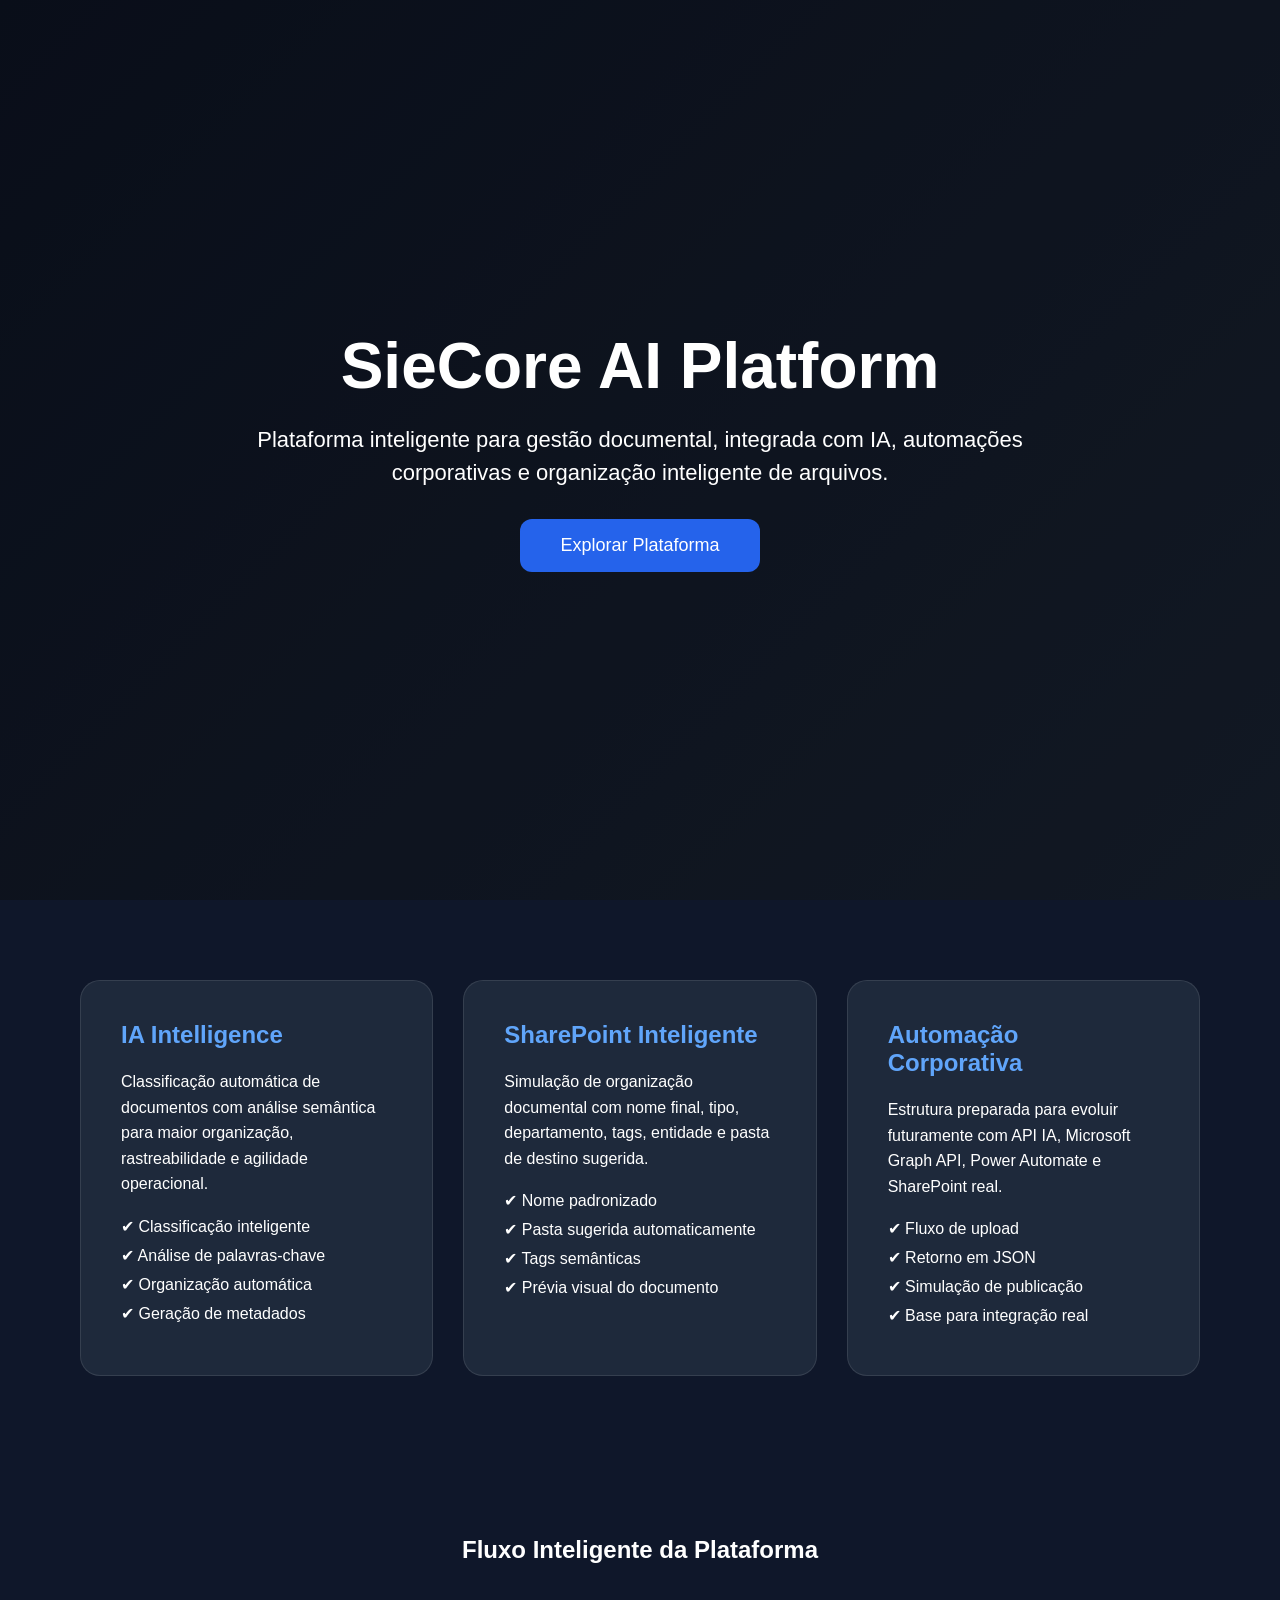
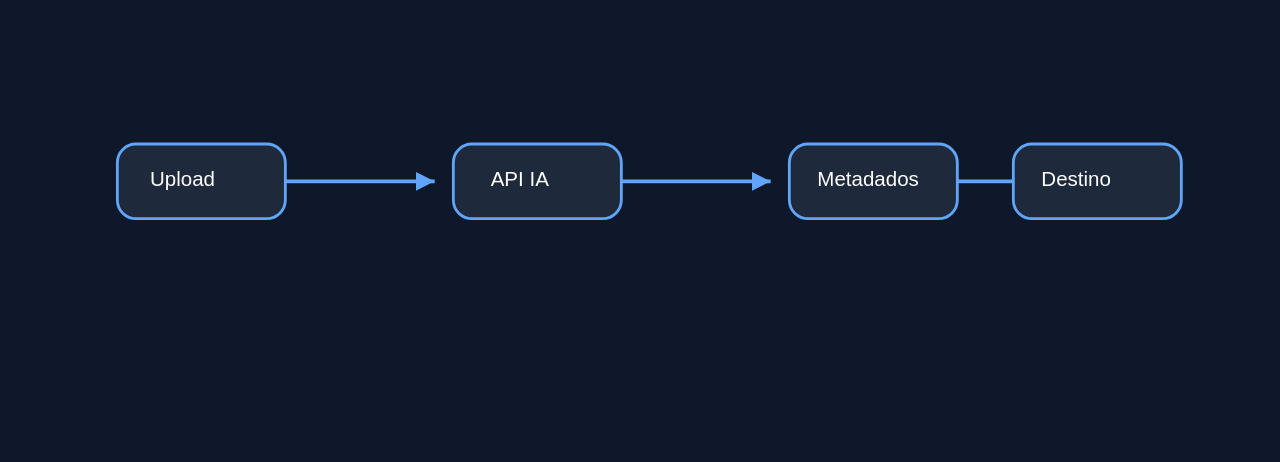
==== commit 1e803098: "fix(frontend): resolve conflitos de merge e corrige tema" ====
--- a/index.html
+++ b/index.html
@@ -1,95 +1,115 @@
-<!DOCTYPE html>
-<html lang="pt-br">
-
-<head>
-    <meta charset="UTF-8" />
-    <meta name="viewport" content="width=device-width, initial-scale=1.0" />
-    <title>SieCore AI Platform</title>
-    <link rel="stylesheet" href="assets/css/style.css">
-</head>
-
-<body>
-    <header class="hero">
-        <div class="overlay"></div>
-        <div class="hero-content">
-            <h1>SieCore AI Platform</h1>
-            <p> Plataforma inteligente para gestão documental, integrada com IA, Microsoft Syntex e Power Automate. </p>
-            <div class="hero-buttons"> <a href="upload_api.html" class="hero-link">Explorar Plataforma</a> </div>
-        </div>
-    </header>
-    <section class="plans">
-        <div class="plan-card">
-            <h2>IA Intelligence</h2>
-            <p>Classificação automática de documentos com análise semântica local para maior organização e agilidade.
-            </p>
-            <ul>
-                <li>✔ Classificação inteligente</li>
-                <li>✔ Análise de palavras-chave</li>
-                <li>✔ Organização automática</li>
-                <li>✔ Insights rápidos</li>
-            </ul>
-        </div>
-        <div class="plan-card">
-            <h2>Microsoft Syntex</h2>
-            <p> Extração automatizada de informações e categorização corporativa avançada para otimizar processos
-                documentais.</p>
-            <ul>
-                <li>✔ OCR Inteligente</li>
-                <li>✔ Processamento documental</li>
-                <li>✔ Templates corporativos</li>
-                <li>✔ Compliance</li>
-            </ul>
-        </div>
-        <div class="plan-card">
-            <h2>Power Automate</h2>
-            <p> Fluxos automatizados que integram SharePoint, Teams e processos internos para ampliar a eficiência
-                operacional. </p>
-            <ul>
-                <li>✔ Automação de aprovação</li>
-                <li>✔ Fluxos empresariais</li>
-                <li>✔ Integração Microsoft</li>
-                <li>✔ Notificações automáticas</li>
-            </ul>
-        </div>
-    </section>
-    <section class="main-platform" id="platform">
-        <div class="tabs"> <button class="tab active" onclick="openTab('upload')"> Submeter Arquivo </button> <button
-                class="tab" onclick="openTab('search')"> Pesquisa Inteligente </button> <button class="tab"
-                onclick="openTab('uploads')"> Últimos Uploads </button> </div>
-        <div class="content-area"> <!-- UPLOAD -->
-            <div class="tab-content active" id="upload">
-                <h2>Upload Inteligente</h2>
-                <div class="upload-box"> <input type="file" id="fileInput"> <button onclick="uploadFile()"> Processar
-                        Documento </button> </div>
-                <div id="uploadResult"></div>
-            </div> <!-- SEARCH -->
-            <div class="tab-content" id="search">
-                <h2>Pesquisa Inteligente</h2>
-                <div class="search-box"> <input type="text" id="searchInput"
-                        placeholder="Pesquisar contratos, RH, financeiro..."> <button onclick="searchDocs()"> Buscar
-                    </button> </div>
-                <div id="searchResults"></div>
-            </div> <!-- UPLOADS -->
-            <div class="tab-content" id="uploads">
-                <h2>Últimos Uploads</h2>
-                <div id="uploadsList"></div>
-            </div>
-        </div>
-    </section>
-    <section class="diagram-section">
-        <h2>Fluxo Inteligente da Plataforma</h2> <svg viewBox="0 0 1200 400">
-            <rect x="40" y="150" width="180" height="80" rx="20" /> <text x="75" y="195">Upload Documento</text>
-            <line x1="220" y1="190" x2="380" y2="190" />
-            <polygon points="380,190 360,180 360,200" />
-            <rect x="400" y="150" width="180" height="80" rx="20" /> <text x="450" y="195">IA Analysis</text>
-            <line x1="580" y1="190" x2="740" y2="190" />
-            <polygon points="740,190 720,180 720,200" />
-            <rect x="760" y="150" width="180" height="80" rx="20" /> <text x="790" y="195">Syntex Process</text>
-            <line x1="940" y1="190" x2="1080" y2="190" />
-            <polygon points="1080,190 1060,180 1060,200" />
-            <rect x="1000" y="150" width="180" height="80" rx="20" /> <text x="1015" y="195">Automated Flow</text>
-        </svg>
-    </section>
-</body>
-
+<!DOCTYPE html>
+<html lang="pt-br">
+
+<head>
+    <meta charset="UTF-8" />
+    <meta name="viewport" content="width=device-width, initial-scale=1.0" />
+
+    <title>SieCore AI Platform</title>
+
+    <link rel="stylesheet" href="assets/css/style.css">
+</head>
+
+<body>
+
+    <header class="hero">
+        <div class="overlay"></div>
+
+        <div class="hero-content">
+            <h1>SieCore AI Platform</h1>
+
+            <p>
+                Plataforma inteligente para gestão documental, integrada com IA,
+                automações corporativas e organização inteligente de arquivos.
+            </p>
+
+            <div class="hero-buttons">
+                <a href="upload_api.html" class="hero-link">
+                    Explorar Plataforma
+                </a>
+            </div>
+        </div>
+    </header>
+
+    <section class="plans">
+
+        <div class="plan-card">
+            <h2>IA Intelligence</h2>
+
+            <p>
+                Classificação automática de documentos com análise semântica
+                para maior organização, rastreabilidade e agilidade operacional.
+            </p>
+
+            <ul>
+                <li>✔ Classificação inteligente</li>
+                <li>✔ Análise de palavras-chave</li>
+                <li>✔ Organização automática</li>
+                <li>✔ Geração de metadados</li>
+            </ul>
+        </div>
+
+        <div class="plan-card">
+            <h2>SharePoint Inteligente</h2>
+
+            <p>
+                Simulação de organização documental com nome final, tipo,
+                departamento, tags, entidade e pasta de destino sugerida.
+            </p>
+
+            <ul>
+                <li>✔ Nome padronizado</li>
+                <li>✔ Pasta sugerida automaticamente</li>
+                <li>✔ Tags semânticas</li>
+                <li>✔ Prévia visual do documento</li>
+            </ul>
+        </div>
+
+        <div class="plan-card">
+            <h2>Automação Corporativa</h2>
+
+            <p>
+                Estrutura preparada para evoluir futuramente com API IA,
+                Microsoft Graph API, Power Automate e SharePoint real.
+            </p>
+
+            <ul>
+                <li>✔ Fluxo de upload</li>
+                <li>✔ Retorno em JSON</li>
+                <li>✔ Simulação de publicação</li>
+                <li>✔ Base para integração real</li>
+            </ul>
+        </div>
+
+    </section>
+
+    <section class="diagram-section">
+        <h2>Fluxo Inteligente da Plataforma</h2>
+
+        <svg viewBox="0 0 1200 400" role="img" aria-label="Fluxo inteligente da plataforma">
+            <rect x="40" y="150" width="180" height="80" rx="20"></rect>
+            <text x="75" y="195">Upload</text>
+
+            <line x1="220" y1="190" x2="380" y2="190"></line>
+            <polygon points="380,190 360,180 360,200"></polygon>
+
+            <rect x="400" y="150" width="180" height="80" rx="20"></rect>
+            <text x="440" y="195">API IA</text>
+
+            <line x1="580" y1="190" x2="740" y2="190"></line>
+            <polygon points="740,190 720,180 720,200"></polygon>
+
+            <rect x="760" y="150" width="180" height="80" rx="20"></rect>
+            <text x="790" y="195">Metadados</text>
+
+            <line x1="940" y1="190" x2="1080" y2="190"></line>
+            <polygon points="1080,190 1060,180 1060,200"></polygon>
+
+            <rect x="1000" y="150" width="180" height="80" rx="20"></rect>
+            <text x="1030" y="195">Destino</text>
+        </svg>
+    </section>
+
+</body>
+
 </html>
